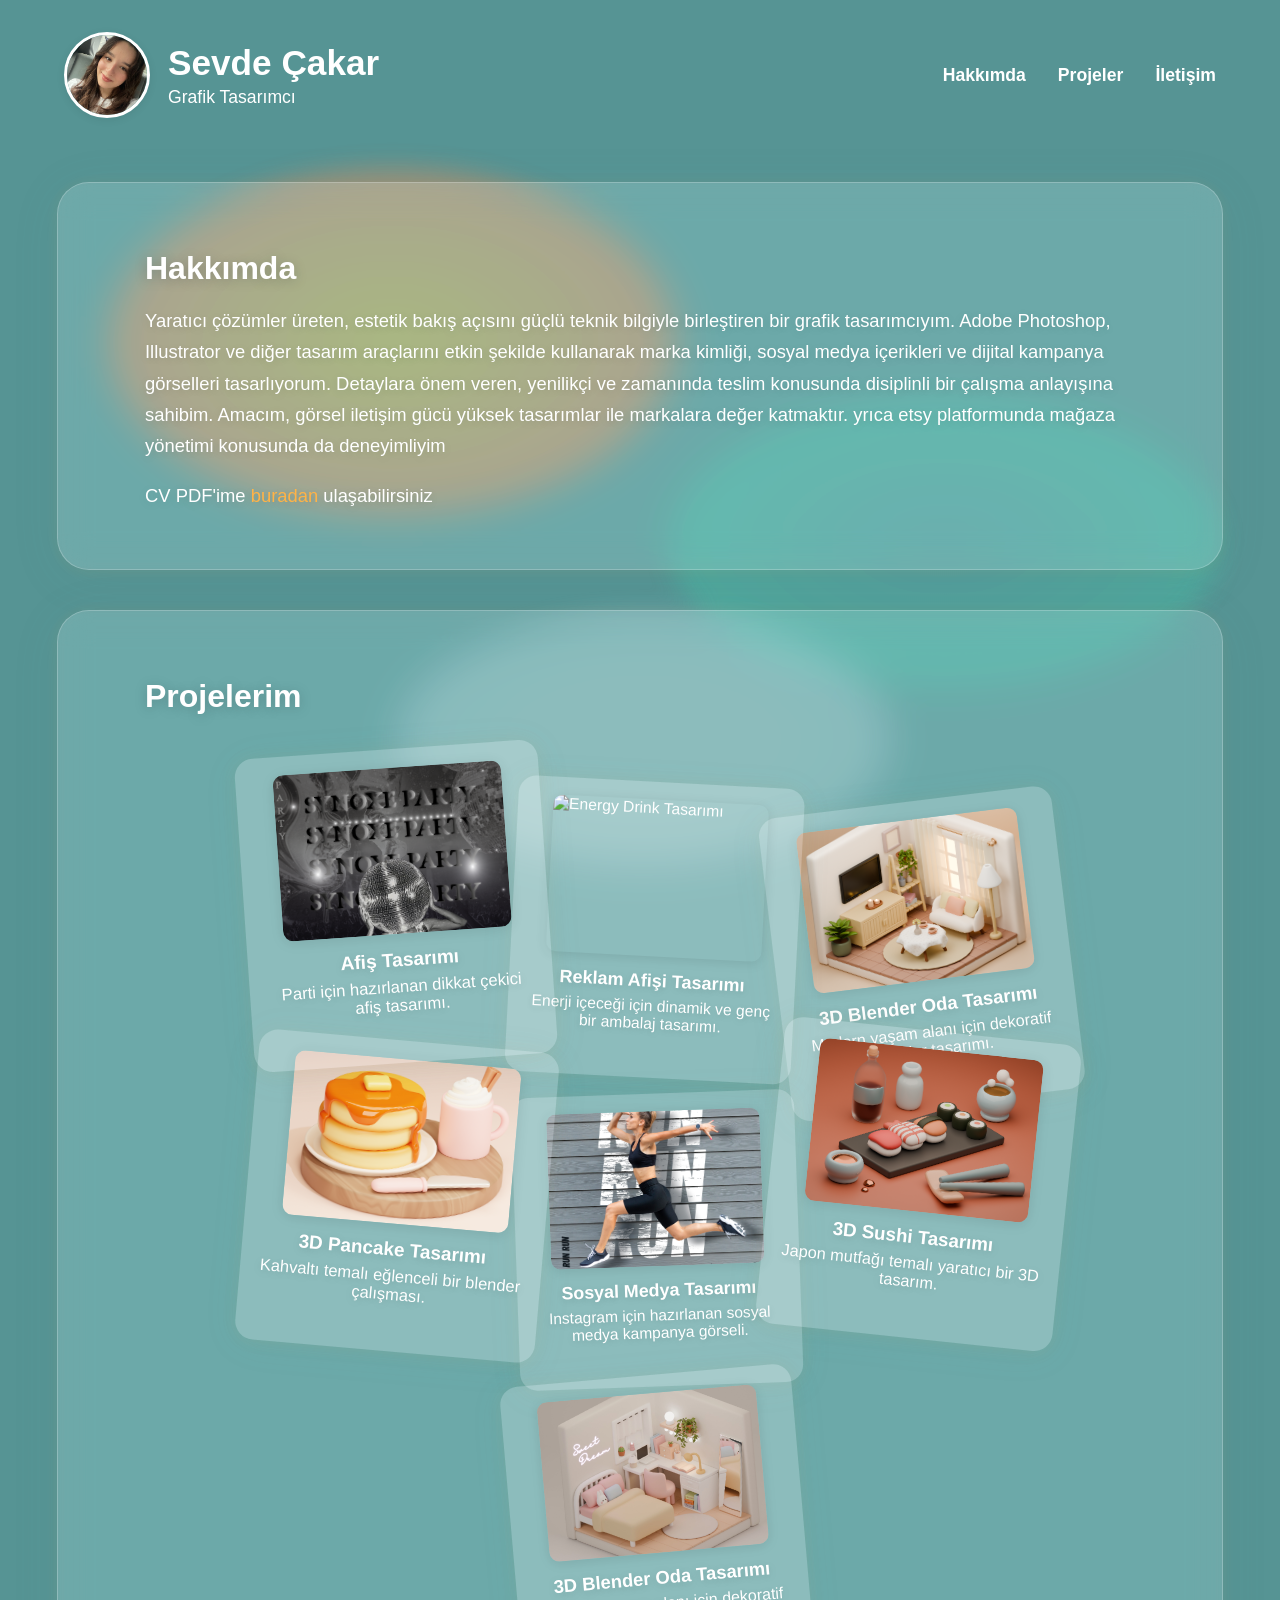
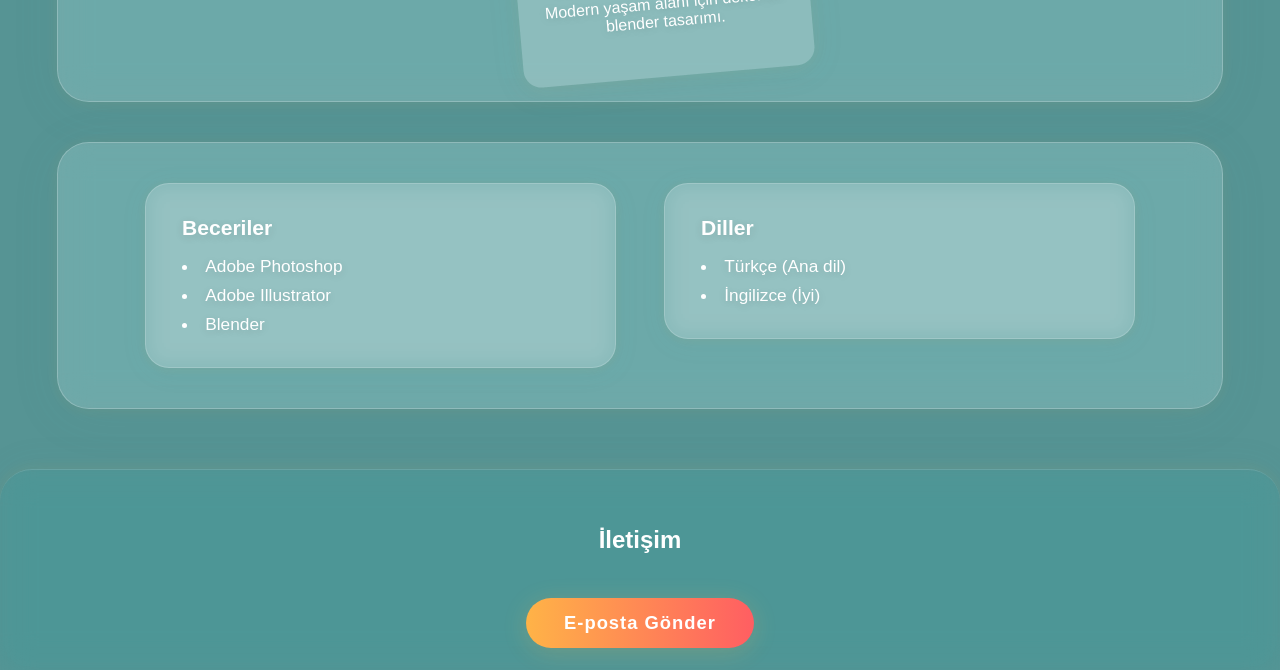
==== index.html @ 1f979fb2 "s" ====
<!DOCTYPE html>
<html lang="en">
<head>
    <meta charset="UTF-8">
    <meta name="viewport" content="width=device-width, initial-scale=1.0">
    <title>My Portfolio</title>
    <link rel="stylesheet" href="css/style.css">
    <link rel="stylesheet" href="css/animations.css">
    <link rel="stylesheet" href="css/responsive.css">
</head>
<body>
    <canvas id="bg-anim" class="bg-anim"></canvas>
        <div class="blobs-bg">
            <svg id="blobs-svg" viewBox="0 0 1000 1000" width="100%" height="100%" preserveAspectRatio="none">
                <defs>
                    <radialGradient id="blobGrad1" cx="50%" cy="50%" r="80%">
                        <stop offset="0%" stop-color="#ffb347"/>
                        <stop offset="100%" stop-color="#ff5e62"/>
                    </radialGradient>
                    <radialGradient id="blobGrad2" cx="50%" cy="50%" r="80%">
                        <stop offset="0%" stop-color="#569494"/>
                        <stop offset="100%" stop-color="#43cea2"/>
                    </radialGradient>
                    <radialGradient id="blobGrad3" cx="50%" cy="50%" r="80%">
                        <stop offset="0%" stop-color="#fff"/>
                        <stop offset="100%" stop-color="#b0c4d4"/>
                    </radialGradient>
                </defs>
                <g>
                    <ellipse id="blob1" cx="300" cy="350" rx="220" ry="180" fill="url(#blobGrad1)" opacity="0.55"/>
                    <ellipse id="blob2" cx="700" cy="600" rx="200" ry="160" fill="url(#blobGrad2)" opacity="0.45"/>
                    <ellipse id="blob3" cx="500" cy="800" rx="180" ry="140" fill="url(#blobGrad3)" opacity="0.32"/>
                </g>
            </svg>
        </div>
    <header class="main-header">
        <div class="container header-flex">
            <div class="profile-info">
                <img src="assets/images/profie.jpg" alt="Sevde Çakar" class="profile-pic">
                <div>
                    <h1>Sevde Çakar</h1>
                    <p>Grafik Tasarımcı</p>
                </div>
            </div>
            <nav>
                <ul class="nav-links">
                    <li><a href="#about">Hakkımda</a></li>
                    <li><a href="#projects">Projeler</a></li>
                    <li><a href="#contact">İletişim</a></li>
                </ul>
            </nav>
        </div>
    </header>

    <section id="about" class="about-section">
        <div class="container">
            <h2>Hakkımda</h2>
            <p>Yaratıcı çözümler üreten, estetik bakış açısını güçlü teknik bilgiyle birleştiren bir grafik tasarımcıyım. Adobe Photoshop, Illustrator ve diğer tasarım araçlarını etkin şekilde kullanarak marka kimliği, sosyal medya içerikleri ve dijital kampanya görselleri tasarlıyorum. Detaylara önem veren, yenilikçi ve zamanında teslim konusunda disiplinli bir çalışma anlayışına sahibim. Amacım, görsel iletişim gücü yüksek tasarımlar ile markalara değer katmaktır. yrıca etsy platformunda mağaza yönetimi konusunda da deneyimliyim
            </p>
            <p>CV PDF'ime <a class="cv" href="bitenler/Sevde_Çakar_-_Grafik_Tasarım (3).pdf">buradan</a> ulaşabilirsiniz</p>
        </div>
    </section>

    <section id="projects" class="projects-section">
        <div class="container">
            <h2>Projelerim</h2>
            <div class="projects-grid">
                <div class="project-card" data-title="Afiş Tasarımı" data-img="bitenler/afiş png.png" data-desc="Marka için hazırlanan dikkat çekici afiş tasarımı.">
                    <img src="bitenler/afiş png.png" alt="Afiş Tasarımı">
                    <h3>Afiş Tasarımı</h3>
                    <p>Parti için hazırlanan dikkat çekici afiş tasarımı.</p>
                </div>
                <div class="project-card" data-title="Reklam Afişi Tasarımı" data-img="bitenler/energy drink.png" data-desc="Enerji içeceği için dinamik ve genç bir ambalaj tasarımı.">
                    <img src="bitenler/energy drink.png" alt="Energy Drink Tasarımı">
                    <h3>Reklam Afişi Tasarımı</h3>
                    <p>Enerji içeceği için dinamik ve genç bir ambalaj tasarımı.</p>
                </div>
                <div class="project-card" data-title="3D Blender Oda Tasarımı" data-img="bitenler/living room Untitled.png" data-desc="Modern yaşam alanı için dekoratif blender tasarımı.">
                    <img src="bitenler/living room Untitled.png" alt="Living Room Poster">
                    <h3>3D Blender Oda Tasarımı</h3>
                    <p>Modern yaşam alanı için dekoratif blender tasarımı.</p>
                </div>
                <div class="project-card" data-title="3D Pancake Tasarımı" data-img="bitenler/pancakeUntitled.png" data-desc="Kahvaltı temalı eğlenceli bir blender çalışması.">
                    <img src="bitenler/pancakeUntitled.png" alt="Pancake Tasarımı">
                    <h3>3D Pancake Tasarımı</h3>
                    <p>Kahvaltı temalı eğlenceli bir blender çalışması.</p>
                </div>
                <div class="project-card" data-title="Sosyal Medya Tasarımı" data-img="bitenler/Sosyalmedya.jpg" data-desc="Instagram için hazırlanan sosyal medya kampanya görseli.">
                    <img src="bitenler/Sosyalmedya.jpg" alt="Sosyal Medya Görseli">
                    <h3>Sosyal Medya Tasarımı</h3>
                    <p>Instagram için hazırlanan sosyal medya kampanya görseli.</p>
                </div>
                <div class="project-card" data-title="3D Sushi Tasarımı" data-img="bitenler/sushi Untitled.png" data-desc="Japon mutfağı temalı yaratıcı bir 3D tasarım.">
                    <img src="bitenler/sushi Untitled.png" alt="Sushi Tasarımı">
                    <h3>3D Sushi Tasarımı</h3>
                    <p>Japon mutfağı temalı yaratıcı bir 3D tasarım.</p>
                </div>
                <div class="project-card" data-title="3D Blender Oda Tasarımı" data-img="bitenler/Untitled.jpg" data-desc="Modern yaşam alanı için dekoratif blender tasarımı.">
                    <img src="bitenler/Untitled.jpg" alt="Genel Tasarım">
                    <h3>3D Blender Oda Tasarımı</h3>
                    <p>Modern yaşam alanı için dekoratif blender tasarımı.</p>
                </div>
            </div>
        </div>
    </section>

    <section id="skills-langs" class="skills-langs-section">
        <div class="container">
            <div class="skills-langs-flex">
                <div class="skills-box section-box">
                    <h2>Beceriler</h2>
                    <ul>
                        <li>Adobe Photoshop</li>
                        <li>Adobe Illustrator</li>
                        <li>Blender</li>
                    </ul>
                </div>
                <div class="langs-box section-box">
                    <h2>Diller</h2>
                    <ul>
                        <li>Türkçe (Ana dil)</li>
                        <li>İngilizce (İyi)</li>
                    </ul>
                </div>
            </div>
        </div>


        </div>
    </section>

    <!-- Modal for project details (her zaman body'nin en dışında) -->
</body>
<div id="project-modal" class="project-modal">
  <div class="modal-content">
    <span class="close-modal">&times;</span>
    <img id="modal-img" src="" alt="">
    <h3 id="modal-title"></h3>
    <p id="modal-desc"></p>
  </div>
</div>
<script src="js/main.js"></script>
</html>



    <footer id="contact">
        <div class="container">
            <h2>İletişim</h2>
            <a href="mailto:sevdecakar06@gmail.com" class="email-btn">E-posta Gönder</a>
        </div>
    </footer>

    <script src="js/main.js"></script>
</body>
</html>
---- css/style.css ----
/* Ana içerikte beceriler ve diller section'ı */
.skills-langs-section {
    background: rgba(255,255,255,0.18);
    border-radius: 32px;
    box-shadow: 0 8px 48px 0 rgba(86,148,148,0.10), 0 1.5px 16px 0 rgba(255,183,77,0.08);
    margin: 40px auto;
    max-width: 1100px;
    padding: 40px 32px;
    backdrop-filter: blur(16px) saturate(1.2);
    -webkit-backdrop-filter: blur(16px) saturate(1.2);
    border: 1.5px solid rgba(255,255,255,0.22);
}
.skills-langs-flex {
    display: flex;
    gap: 48px;
    justify-content: center;
    align-items: flex-start;
    flex-wrap: wrap;
}
.section-box {
    background: rgba(255,255,255,0.13);
    border-radius: 24px;
    box-shadow: 0 4px 24px 0 rgba(86,148,148,0.10), 0 1.5px 12px 0 rgba(255,183,77,0.08);
    backdrop-filter: blur(12px) saturate(1.2);
    -webkit-backdrop-filter: blur(12px) saturate(1.2);
    border: 1.5px solid rgba(255,255,255,0.18);
    padding: 32px 36px 24px 36px;
    min-width: 240px;
    color: #fff;
    text-align: left;
    font-size: 1.08em;
    flex: 1 1 320px;
    margin-bottom: 0;
}
.section-box h2 {
    margin-top: 0;
    margin-bottom: 16px;
    font-size: 1.22em;
    color: #fff;
    font-weight: 700;
    text-shadow: 0 2px 8px #232e3320;
}
.section-box ul {
    list-style: disc inside;
    margin: 0;
    padding-left: 0;
}
.section-box li {
    margin-bottom: 8px;
    color: #fff;
    text-shadow: 0 2px 8px #232e3320;
}
@media (max-width: 900px) {
    .skills-langs-flex {
        flex-direction: column;
        gap: 24px;
    }
}
/* Sağdaki beceriler ve diller kutuları */
.side-boxes {
    position: fixed;
    top: 120px;
    right: 32px;
    display: flex;
    flex-direction: column;
    gap: 32px;
    z-index: 10;
}
.side-section {
    background: rgba(255,255,255,0.18);
    border-radius: 24px;
    box-shadow: 0 4px 24px 0 rgba(86,148,148,0.10), 0 1.5px 12px 0 rgba(255,183,77,0.08);
    backdrop-filter: blur(16px) saturate(1.2);
    -webkit-backdrop-filter: blur(16px) saturate(1.2);
    border: 1.5px solid rgba(255,255,255,0.22);
    padding: 28px 32px 22px 32px;
    min-width: 220px;
    color: #fff;
    text-align: left;
    font-size: 1.08em;
}
.side-section h3 {
    margin-top: 0;
    margin-bottom: 14px;
    font-size: 1.18em;
    color: #fff;
    font-weight: 700;
    text-shadow: 0 2px 8px #232e3320;
}
.side-section ul {
    list-style: disc inside;
    margin: 0;
    padding-left: 0;
}
.side-section li {
    margin-bottom: 7px;
    color: #fff;
    text-shadow: 0 2px 8px #232e3320;
}
@media (max-width: 1100px) {
    .side-boxes {
        display: none;
    }
}
/* E-posta butonu */
.email-btn {
    display: inline-block;
    margin: 24px auto 0 auto;
    padding: 14px 38px;
    background: linear-gradient(90deg, #ffb347 0%, #ff5e62 100%);
    color: #fff;
    font-size: 1.15em;
    font-weight: 600;
    border: none;
    border-radius: 32px;
    box-shadow: 0 4px 24px #ffb34733;
    text-decoration: none;
    letter-spacing: 1px;
    transition: background 0.2s, transform 0.18s, box-shadow 0.18s;
    cursor: pointer;
}
.email-btn:hover {
    background: linear-gradient(90deg, #ff5e62 0%, #ffb347 100%);
    transform: scale(1.06) translateY(-2px);
    box-shadow: 0 8px 32px #ffb34755;
}
/* Modal styles */
/* Modern project modal */
.project-modal {
    display: none;
    position: fixed;
    z-index: 1000;
    left: 0;
    top: 0;
    width: 100vw;
    height: 100vh;
    background: rgba(30, 36, 40, 0.92);
    justify-content: center;
    align-items: center;
    transition: opacity 0.2s;
    backdrop-filter: blur(8px) saturate(1.2);
}
.project-modal.active {
    display: flex;
    animation: fadeIn 0.2s;
}
.modal-content {
    background: rgba(40, 50, 60, 0.98);
    border-radius: 32px;
    padding: 38px 32px 32px 32px;
    box-shadow: 0 12px 48px 0 rgba(86,148,148,0.18), 0 1.5px 16px 0 rgba(255,183,77,0.12);
    max-width: 480px;
    width: 92vw;
    text-align: center;
    position: relative;
    animation: popIn 0.25s;
    color: #fff;
    display: flex;
    flex-direction: column;
    align-items: center;
    border: 1.5px solid rgba(255,255,255,0.13);
}
.modal-content img {
    width: 100%;
    max-width: 340px;
    height: auto;
    border-radius: 18px;
    margin-bottom: 22px;
    box-shadow: 0 4px 24px rgba(255,183,77,0.10), 0 2px 12px rgba(0,0,0,0.13);
    background: #232e33;
    object-fit: contain;
}
.modal-content h3 {
    color: #fff;
    font-size: 1.3em;
    margin-bottom: 10px;
    font-weight: 700;
    text-shadow: 0 2px 8px #232e3320;
}
.modal-content p {
    color: #fff;
    font-size: 1.08em;
    margin-bottom: 0;
    text-shadow: 0 2px 8px #232e3320;
}
.close-modal {
    position: absolute;
    top: 18px;
    right: 28px;
    font-size: 2.2em;
    color: #ffb347;
    cursor: pointer;
    font-weight: bold;
    transition: color 0.2s, transform 0.18s;
    z-index: 2;
}
.close-modal:hover {
    color: #fff;
    transform: scale(1.18) rotate(8deg);
}
@keyframes fadeIn {
    from { opacity: 0; }
    to { opacity: 1; }
}
@keyframes popIn {
    0% { transform: scale(0.8); opacity: 0; }
    100% { transform: scale(1); opacity: 1; }
}
body {
    font-family: 'Segoe UI', Arial, sans-serif;
    margin: 0;
    padding: 0;
    background: #569494;
    color: #fff;
    position: relative;
    min-height: 100vh;
    overflow-x: hidden;
}

.bg-anim {
    position: fixed;
    top: 0;
    left: 0;
        width: 100vw;
        height: 100vh;
        z-index: 0;
        pointer-events: none;
        overflow: hidden;
        filter: blur(12px) brightness(1.12) saturate(1.2);
        opacity: 0.7;
        transition: opacity 0.3s;
    .blobs-bg::after {
        content: '';
        position: absolute;
        left: 60vw;
        top: 20vh;
        width: 320px;
        height: 320px;
        background: radial-gradient(circle at 50% 50%, #fffbe6 0%, #ffb34733 60%, transparent 100%);
        opacity: 0.7;
        filter: blur(40px) brightness(1.5);
        pointer-events: none;
        animation: lightmove 6s ease-in-out infinite alternate;
        z-index: 1;
    }

    @keyframes lightmove {
        0% { left: 60vw; top: 20vh; opacity: 0.7; }
        100% { left: 30vw; top: 60vh; opacity: 1; }
    }

    .blobs-bg svg ellipse {
        filter: drop-shadow(0 0 60px #fffbe6cc) drop-shadow(0 0 40px #ffb34799);
        transition: filter 0.3s;
    }

    .project-card {
        background: #f8fafc;
        border-radius: 12px;
        box-shadow: 0 2px 12px rgba(0,0,0,0.06);
        padding: 18px 16px 24px 16px;
        display: flex;
        flex-direction: column;
        align-items: center;
        transition: transform 0.18s, box-shadow 0.18s;
        cursor: pointer;
    }
    .project-card:hover {
        transform: translateY(-10px) scale(1.06) rotate(-1deg);
        box-shadow: 0 8px 32px rgba(0,0,0,0.13), 0 0 32px 8px #ffb34755;
        filter: brightness(1.08) saturate(1.2);
    }

    /* Scroll reveal animation */
    .reveal {
        opacity: 0;
        transform: translateY(40px) scale(0.98);
        transition: opacity 0.7s cubic-bezier(.4,1.4,.6,1), transform 0.7s cubic-bezier(.4,1.4,.6,1);
    }
    .reveal.visible {
        opacity: 1;
        transform: none;
    }
    width: 100vw;
    height: 100vh;
    z-index: 0;
    pointer-events: none;
    opacity: 0.18;
}
.blobs-bg {
    position: fixed;
    top: 0;
    left: 0;
    width: 100vw;
    height: 100vh;
    z-index: 0;
    pointer-events: none;
    overflow: hidden;
    filter: blur(12px) brightness(1.12) saturate(1.2);
    opacity: 0.7;
    transition: opacity 0.3s;
}

main, header, section, footer, .container {
    position: relative;
    z-index: 1;
}

.main-header {
    background: #569494;
    color: #fff;
    padding: 0;
    /*box-shadow: 0 2px 8px rgba(0,0,0,0.04);*/
}
.header-flex {
    display: flex;
    align-items: center;
    justify-content: space-between;
    max-width: 1100px;
    margin: 0 auto;
    padding: 32px 24px 24px 24px;
}
.profile-info {
    display: flex;
    align-items: center;
    gap: 18px;
}
.profile-pic {
    width: 80px;
    height: 80px;
    border-radius: 50%;
    object-fit: cover;
    border: 3px solid #fff;
    box-shadow: 0 2px 8px rgba(0,0,0,0.08);
}
.profile-info h1 {
    margin: 0 0 4px 0;
    font-size: 2.2em;
    font-weight: 700;
}
.profile-info p {
    margin: 0;
    font-size: 1.1em;
    color: #ffffff;
}
.nav-links {
    display: flex;
    gap: 32px;
    list-style: none;
    margin: 0;
    padding: 0;
}
.nav-links a {
    color: #fff;
    text-decoration: none;
    font-weight: 600;
    font-size: 1.1em;
    transition: color 0.2s;
}
.nav-links a:hover {
    color: #ffb347;
}

.about-section, .projects-section {
    background: rgba(255,255,255,0.18);
    border-radius: 32px;
    box-shadow: 0 8px 48px 0 rgba(86,148,148,0.10), 0 1.5px 16px 0 rgba(255,183,77,0.08);
    margin: 40px auto;
    max-width: 1100px;
    padding: 40px 32px;
    backdrop-filter: blur(16px) saturate(1.2);
    -webkit-backdrop-filter: blur(16px) saturate(1.2);
    border: 1.5px solid rgba(255,255,255,0.22);
}
.about-section h2, .projects-section h2 {
    color: #fff;
    font-size: 2em;
    margin-bottom: 18px;
    text-shadow: 0 2px 12px #232e3340;
}
.about-section p {
    font-size: 1.15em;
    color: #fff;
    line-height: 1.7;
    text-shadow: 0 2px 8px #232e3320;
}

.projects-grid {
    display: flex;
    flex-wrap: wrap;
    gap: 0;
    margin-top: 40px;
    justify-content: center;
    position: relative;
}
.project-card {
    background: rgba(255,255,255,0.22);
    border-radius: 18px;
    box-shadow: 0 4px 32px 0 rgba(86,148,148,0.10), 0 1.5px 16px 0 rgba(255,183,77,0.08);
    padding: 18px 16px 24px 16px;
    display: flex;
    flex-direction: column;
    align-items: center;
    transition: transform 0.28s cubic-bezier(.4,1.4,.6,1), box-shadow 0.18s, filter 0.18s;
    cursor: pointer;
    margin: 0 -32px 0 0;
    min-width: 240px;
    max-width: 260px;
    min-height: 260px;
    position: relative;
    z-index: 1;
}
.project-card:nth-child(1) { transform: rotate(-4deg) translateY(0px) scale(1.04); z-index: 3; }
.project-card:nth-child(2) { transform: rotate(3deg) translateY(24px) scale(0.98); z-index: 2; }
.project-card:nth-child(3) { transform: rotate(-7deg) translateY(48px) scale(1.01); z-index: 1; }
.project-card:nth-child(4) { transform: rotate(5deg) translateY(-12px) scale(1.03); z-index: 2; }
.project-card:nth-child(5) { transform: rotate(-2deg) translateY(32px) scale(0.97); z-index: 1; }
.project-card:nth-child(6) { transform: rotate(6deg) translateY(-24px) scale(1.02); z-index: 2; }
.project-card:nth-child(7) { transform: rotate(-5deg) translateY(16px) scale(1.00); z-index: 1; }
.project-card:hover {
    transform: scale(1.09) rotate(-1deg) !important;
    box-shadow: 0 8px 32px rgba(0,0,0,0.13), 0 0 32px 8px #ffb34755;
    filter: brightness(1.08) saturate(1.2);
    z-index: 10;
}
.project-card img {
    width: 100%;
    max-width: 220px;
    height: 160px;
    object-fit: cover;
    border-radius: 10px;
    margin-bottom: 14px;
    box-shadow: 0 2px 12px rgba(0,0,0,0.10);
}
.project-card h3 {
    margin: 0 0 6px 0;
    font-size: 1.15em;
    color: #fff;
    font-weight: 700;
    text-shadow: 0 2px 8px #232e3320;
}
.project-card p {
    margin: 0;
    color: #fff;
    font-size: 1em;
    text-align: center;
    text-shadow: 0 2px 8px #232e3320;
}

footer {
    text-align: center;
    padding: 36px 0 22px 0;
    background: rgba(86,148,148,0.18);
    color: #fff;
    margin-top: 60px;
    border-radius: 32px 32px 0 0;
    box-shadow: 0 -4px 32px 0 rgba(86,148,148,0.10), 0 -1.5px 16px 0 rgba(255,183,77,0.08);
    backdrop-filter: blur(16px) saturate(1.2);
    -webkit-backdrop-filter: blur(16px) saturate(1.2);
    border-top: 1.5px solid rgba(255,255,255,0.13);
    width: 100vw;
    max-width: 100vw;
    position: relative;
    z-index: 2;
}
.social-icons {
    display: flex;
    justify-content: center;
    gap: 24px;
    list-style: none;
    padding: 0;
    margin: 18px 0 10px 0;
}
.social-icons img {
    width: 32px;
    height: 32px;
    filter: grayscale(0.2) brightness(0.95);
    transition: filter 0.2s;
}
.social-icons a:hover img {
    filter: grayscale(0) brightness(1.2) drop-shadow(0 0 6px #ffb347);
}
footer p {
    color: #fff;
    font-size: 1.08em;
    margin-top: 14px;
    text-shadow: 0 2px 8px #232e3320;
}

@media (max-width: 900px) {
    .header-flex, .about-section, .projects-section {
        flex-direction: column;
        padding: 24px 8px;
    }
    .header-flex {
        gap: 18px;
    }
}

@media (max-width: 600px) {
    .main-header {
        padding: 0;
    }
    .header-flex {
        flex-direction: column;
        align-items: flex-start;
        padding: 18px 4px 12px 4px;
    }
    .about-section, .projects-section {
        padding: 16px 2px;
    }
    .projects-grid {
        gap: 16px;
    }
    .project-card img {
        max-width: 100%;
        height: 120px;
    }
}
.cv{
    color: #ffb347;
    text-decoration: none;
}
---- css/animations.css ----
@keyframes fadeIn {
    0% {
        opacity: 0;
    }
    100% {
        opacity: 1;
    }
}

@keyframes slideIn {
    0% {
        transform: translateY(20px);
        opacity: 0;
    }
    100% {
        transform: translateY(0);
        opacity: 1;
    }
}

.fade-in {
    animation: fadeIn 1s ease-in forwards;
}

.slide-in {
    animation: slideIn 0.5s ease-out forwards;
}

.bounce {
    animation: bounce 1s infinite;
}

@keyframes bounce {
    0%, 20%, 50%, 80%, 100% {
        transform: translateY(0);
    }
    40% {
        transform: translateY(-30px);
    }
    60% {
        transform: translateY(-15px);
    }
}
---- css/responsive.css ----
/* Responsive styles for the portfolio website */

body {
    margin: 0;
    padding: 0;
    font-family: Arial, sans-serif;
}

.container {
    width: 90%;
    max-width: 1200px;
    margin: 0 auto;
}

.header, .footer {
    text-align: center;
    padding: 20px;
}

.intro {
    padding: 40px 0;
}

.projects {
    display: flex;
    flex-wrap: wrap;
    justify-content: space-between;
}

.project {
    flex: 1 1 calc(33.333% - 20px);
    margin: 10px;
    box-shadow: 0 2px 5px rgba(0, 0, 0, 0.1);
    transition: transform 0.3s;
}

.project:hover {
    transform: scale(1.05);
}

@media (max-width: 768px) {
    .project {
        flex: 1 1 calc(50% - 20px);
    }
}

@media (max-width: 480px) {
    .project {
        flex: 1 1 100%;
    }
}
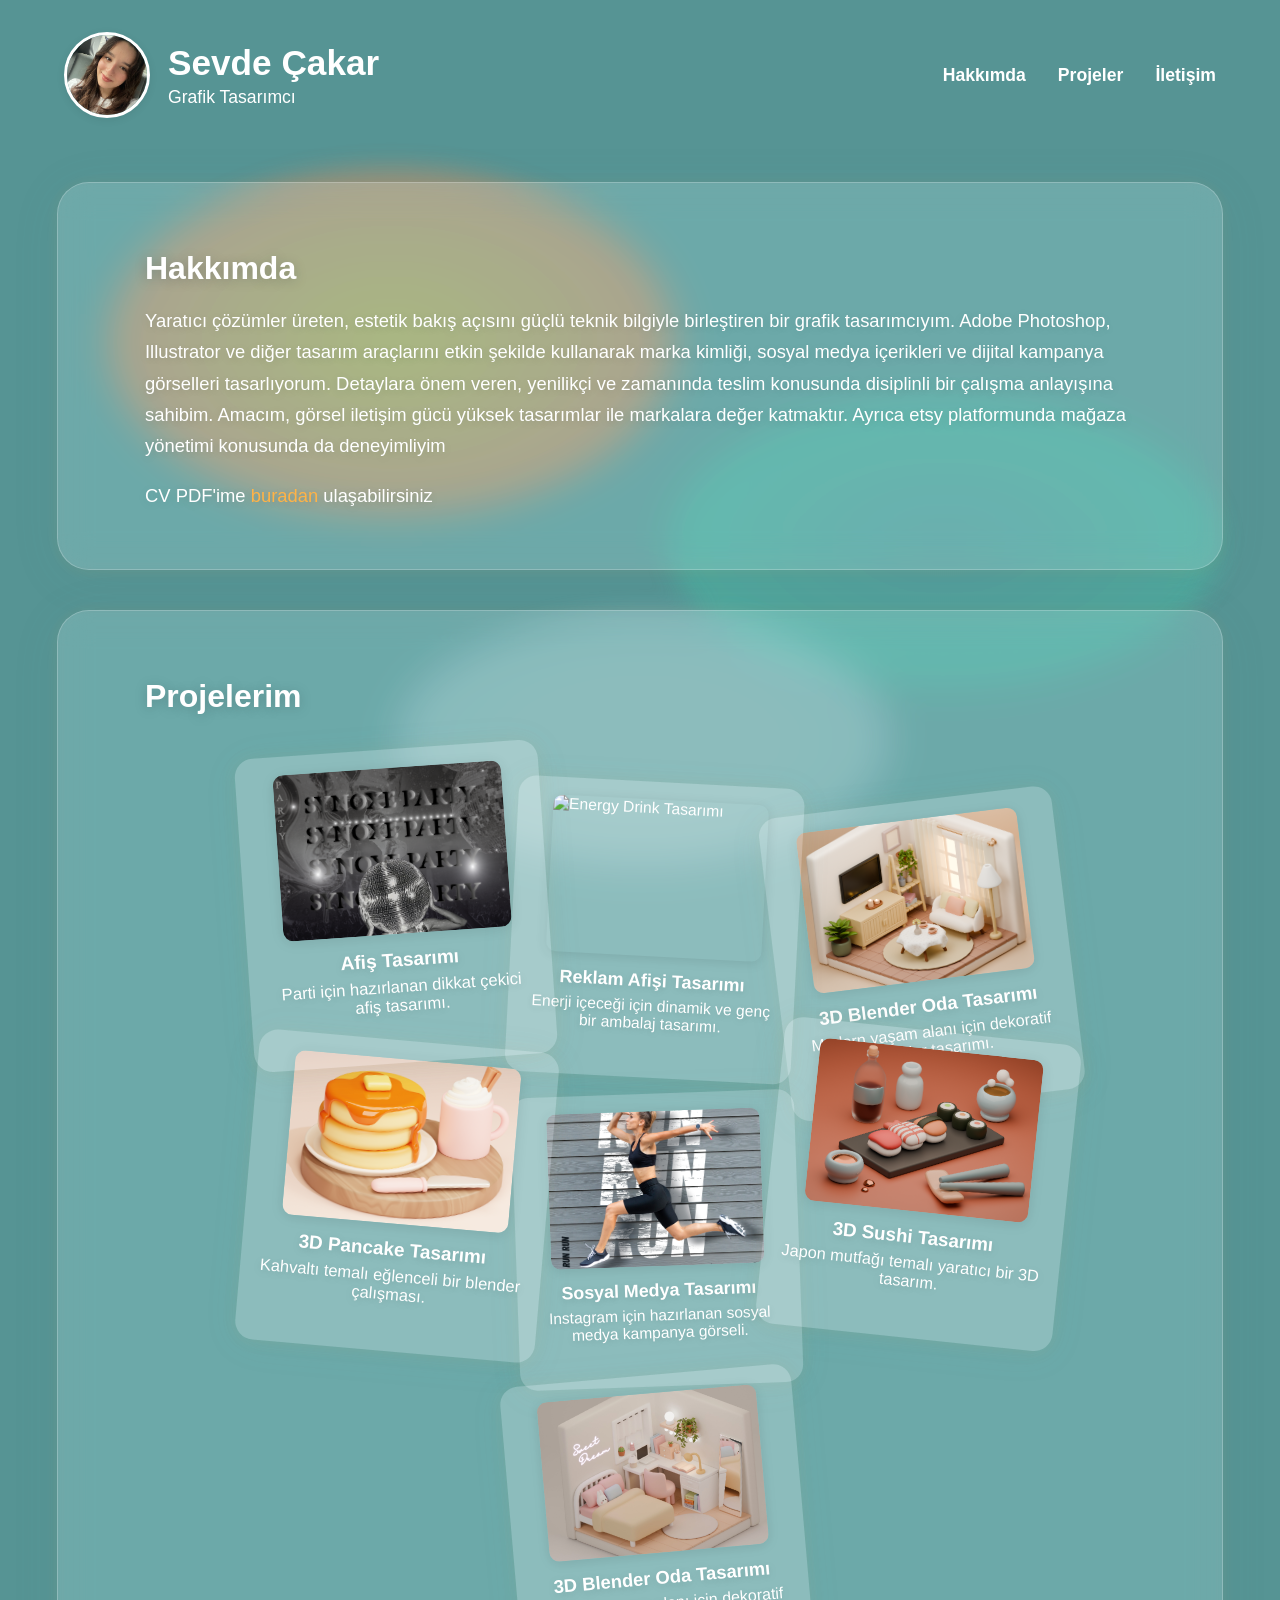
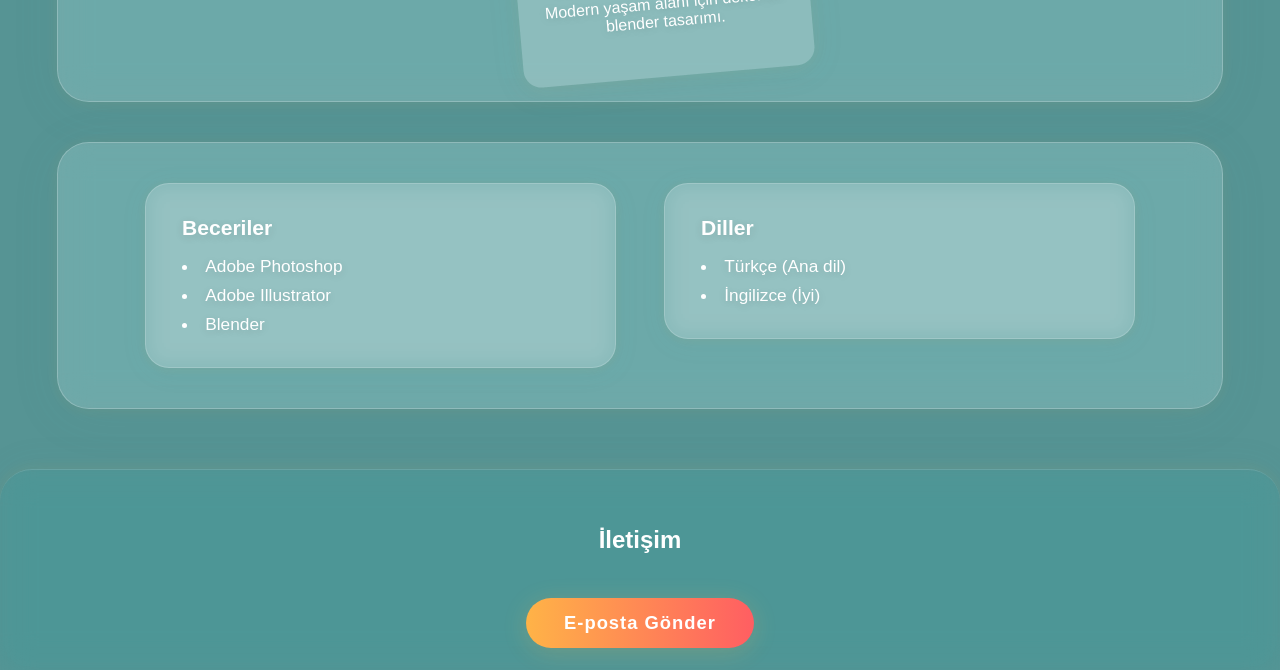
==== commit 8068a6d0: "as" ====
--- a/index.html
+++ b/index.html
@@ -55,9 +55,9 @@
     <section id="about" class="about-section">
         <div class="container">
             <h2>Hakkımda</h2>
-            <p>Yaratıcı çözümler üreten, estetik bakış açısını güçlü teknik bilgiyle birleştiren bir grafik tasarımcıyım. Adobe Photoshop, Illustrator ve diğer tasarım araçlarını etkin şekilde kullanarak marka kimliği, sosyal medya içerikleri ve dijital kampanya görselleri tasarlıyorum. Detaylara önem veren, yenilikçi ve zamanında teslim konusunda disiplinli bir çalışma anlayışına sahibim. Amacım, görsel iletişim gücü yüksek tasarımlar ile markalara değer katmaktır. yrıca etsy platformunda mağaza yönetimi konusunda da deneyimliyim
+            <p>Yaratıcı çözümler üreten, estetik bakış açısını güçlü teknik bilgiyle birleştiren bir grafik tasarımcıyım. Adobe Photoshop, Illustrator ve diğer tasarım araçlarını etkin şekilde kullanarak marka kimliği, sosyal medya içerikleri ve dijital kampanya görselleri tasarlıyorum. Detaylara önem veren, yenilikçi ve zamanında teslim konusunda disiplinli bir çalışma anlayışına sahibim. Amacım, görsel iletişim gücü yüksek tasarımlar ile markalara değer katmaktır. Ayrıca etsy platformunda mağaza yönetimi konusunda da deneyimliyim
             </p>
-            <p>CV PDF'ime <a class="cv" href="bitenler/Sevde_Çakar_-_Grafik_Tasarım (3).pdf">buradan</a> ulaşabilirsiniz</p>
+            <p>CV PDF'ime <a class="cv" href="bitenler/Sevde_Çakar_-_Grafik_Tasarım.pdf">buradan</a> ulaşabilirsiniz</p>
         </div>
     </section>
 
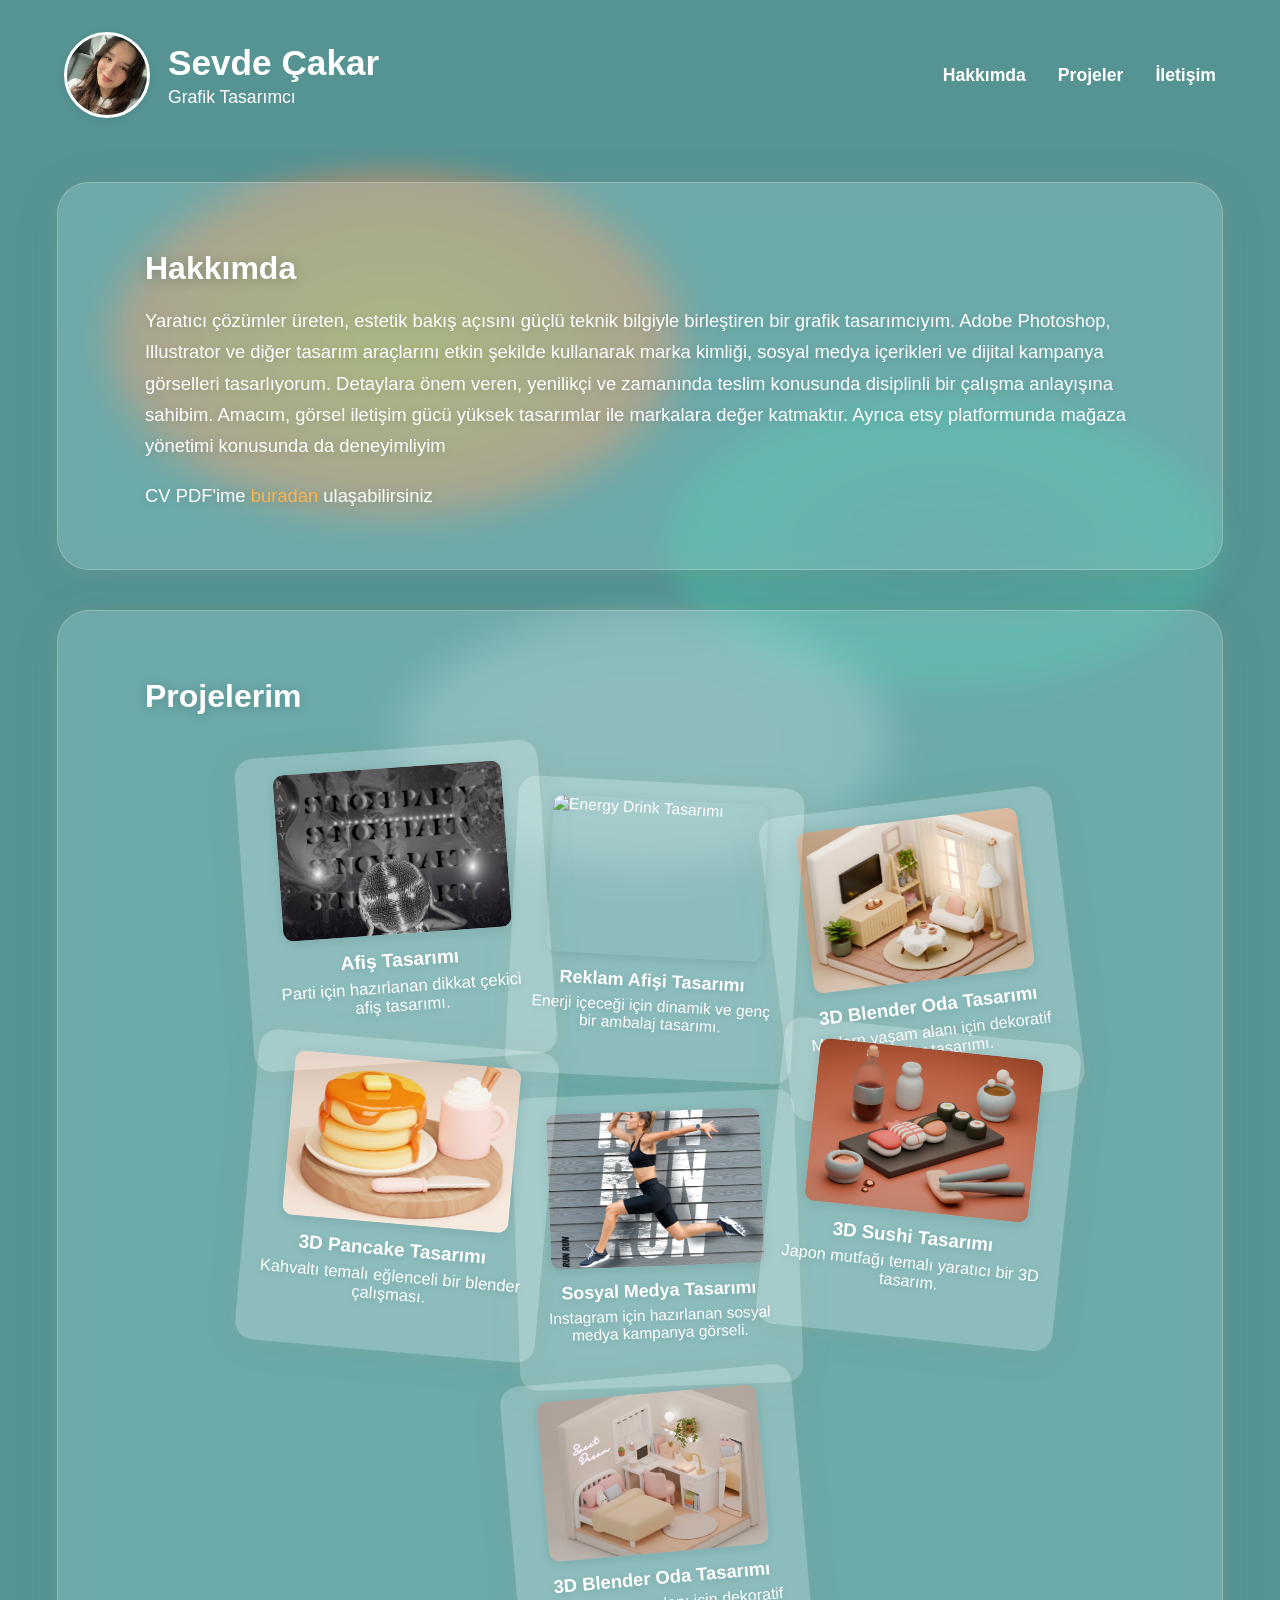
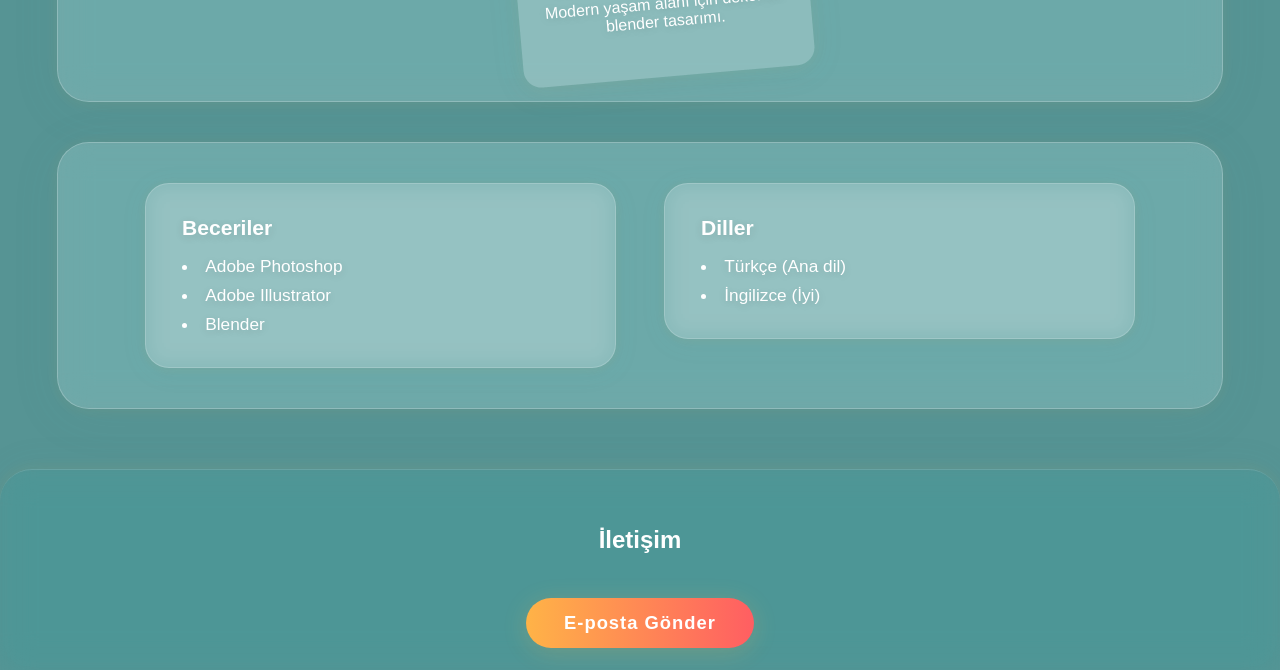
==== commit d21527bb: "asa" ====
--- a/index.html
+++ b/index.html
@@ -3,7 +3,7 @@
 <head>
     <meta charset="UTF-8">
     <meta name="viewport" content="width=device-width, initial-scale=1.0">
-    <title>My Portfolio</title>
+    <title>Sevde Çakar - Portfolyo</title>
     <link rel="stylesheet" href="css/style.css">
     <link rel="stylesheet" href="css/animations.css">
     <link rel="stylesheet" href="css/responsive.css">
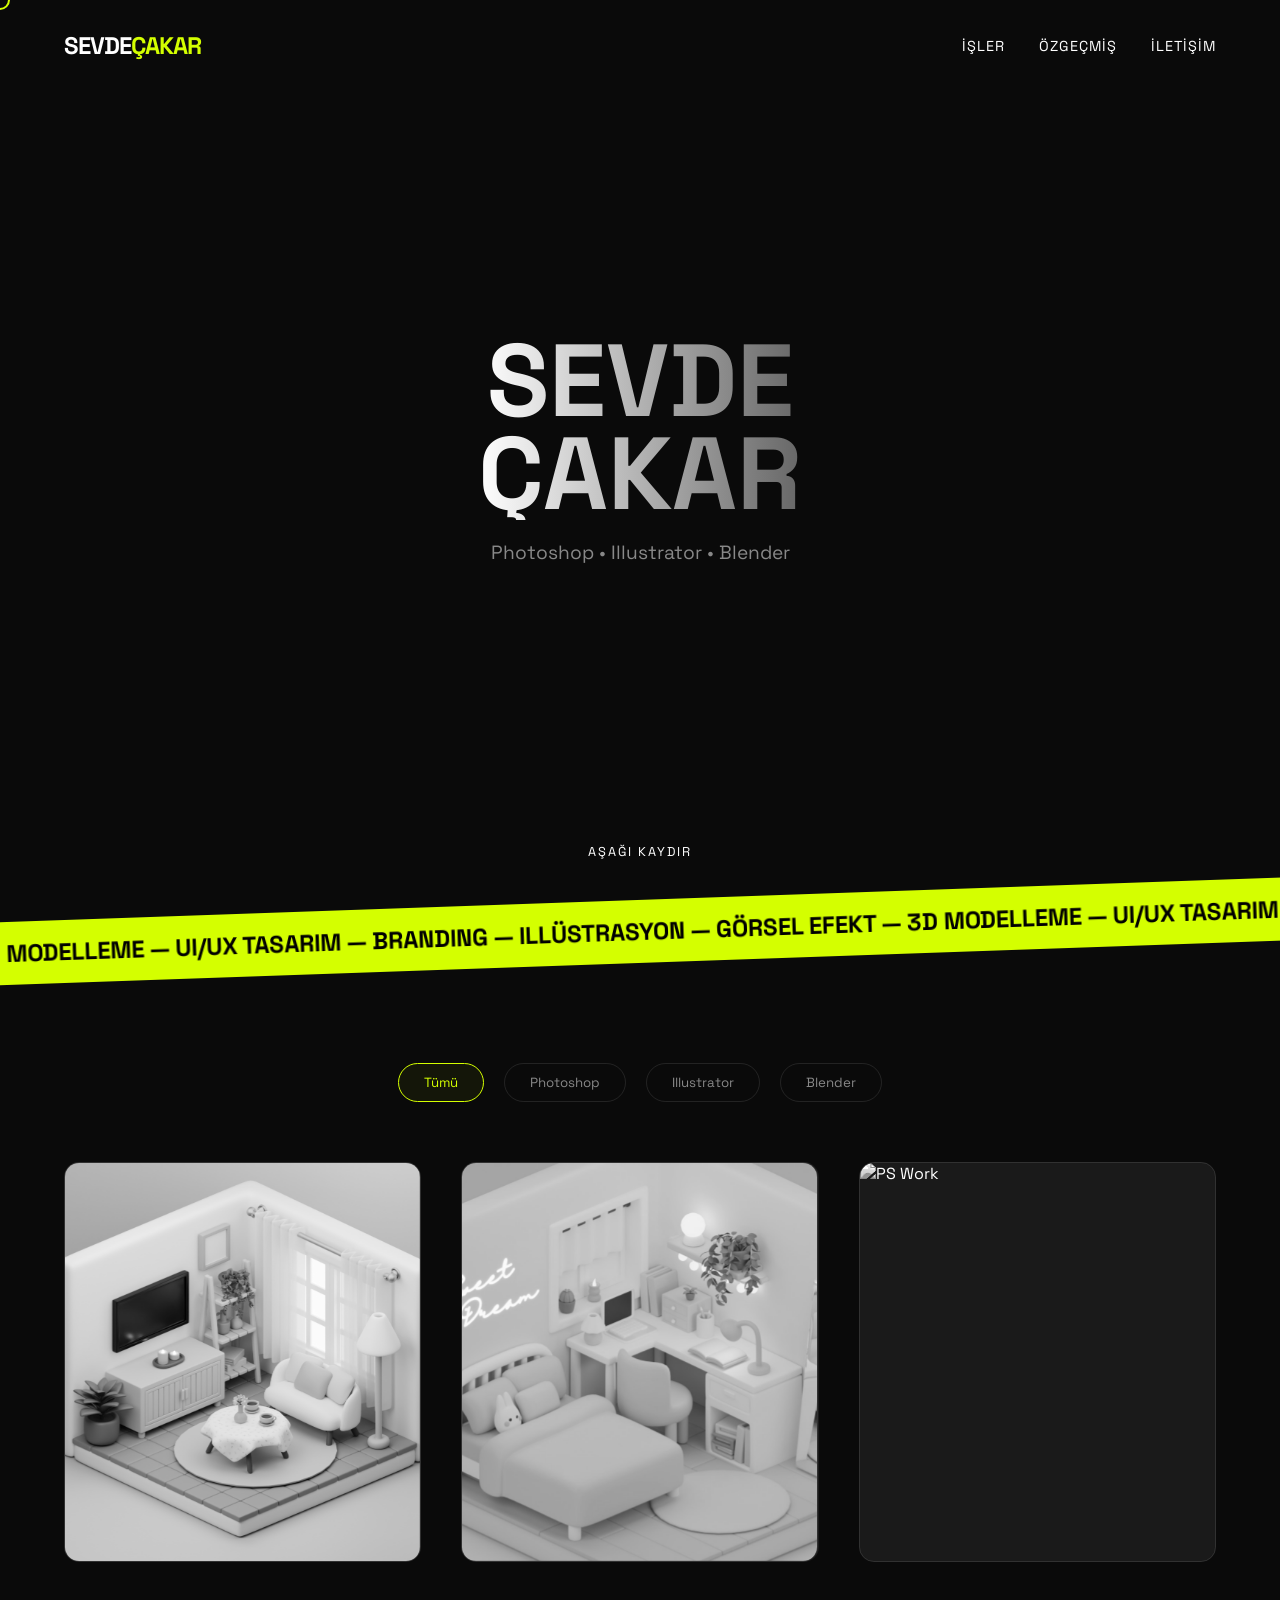
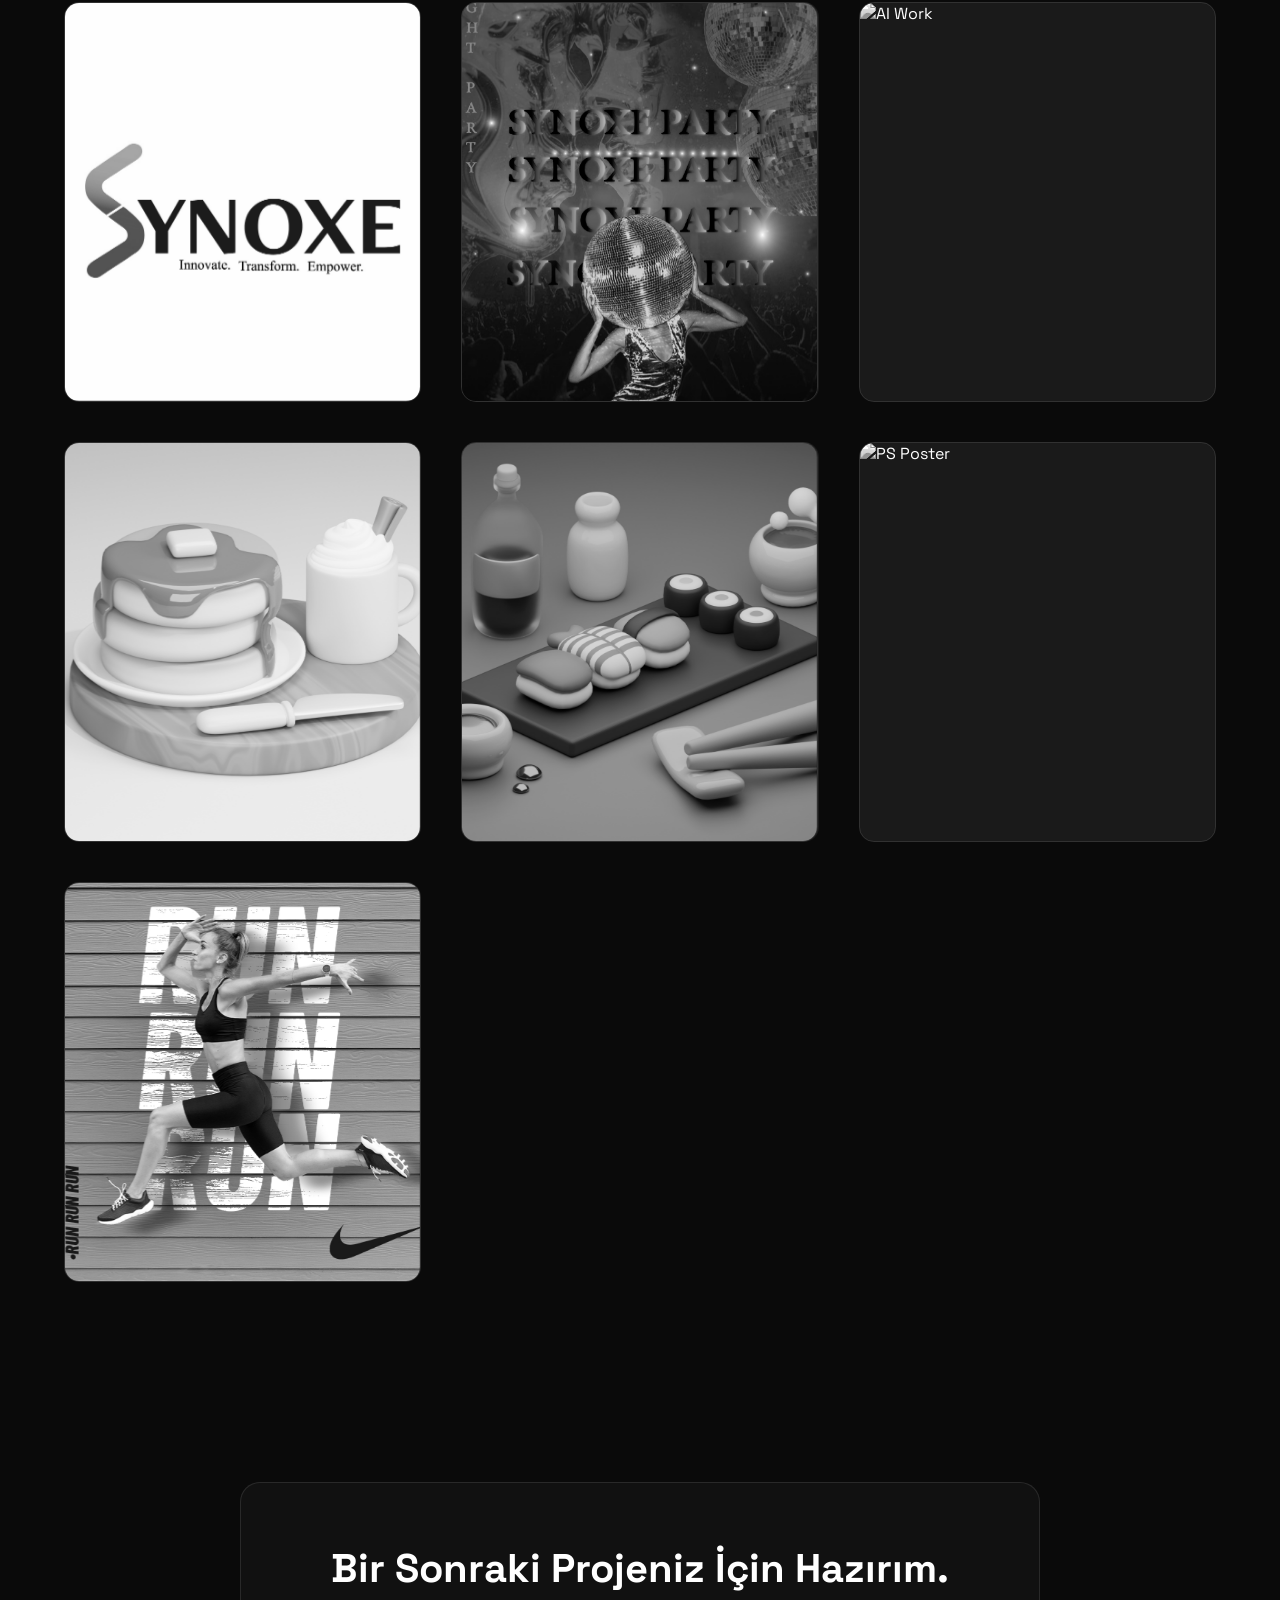
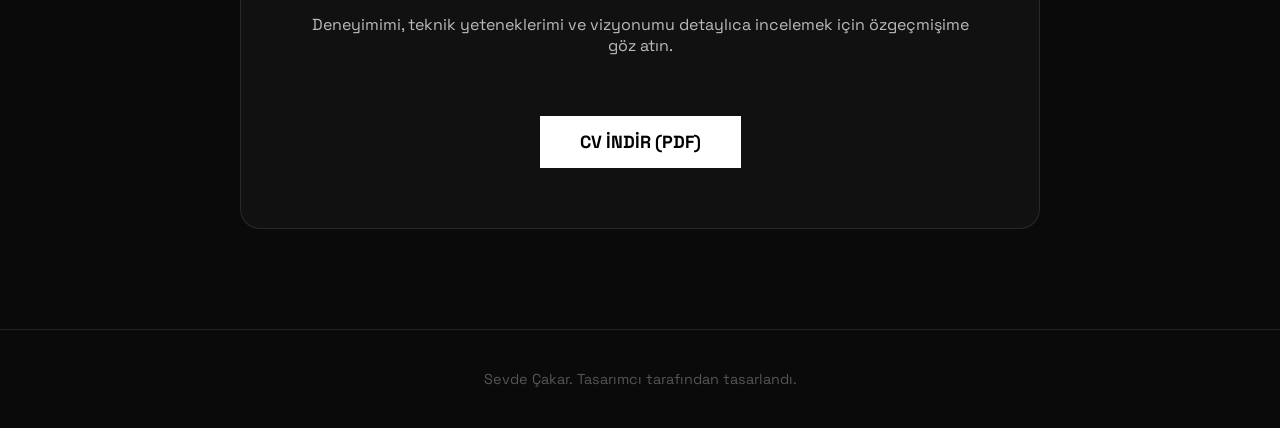
==== commit 24746199: "first commit" ====
--- a/index.html
+++ b/index.html
@@ -1,156 +1,625 @@
 <!DOCTYPE html>
-<html lang="en">
+<html lang="tr">
 <head>
     <meta charset="UTF-8">
     <meta name="viewport" content="width=device-width, initial-scale=1.0">
-    <title>Sevde Çakar - Portfolyo</title>
-    <link rel="stylesheet" href="css/style.css">
-    <link rel="stylesheet" href="css/animations.css">
-    <link rel="stylesheet" href="css/responsive.css">
+    <title>Yaratıcı Portfolyo | Tasarım & 3D</title>
+    <link rel="preconnect" href="https://fonts.googleapis.com">
+    <link href="https://fonts.googleapis.com/css2?family=Space+Grotesk:wght@300;500;700&display=swap" rel="stylesheet">
+    <style>
+        /* --- RESET & TEMEL --- */
+        :root {
+            --bg: #0a0a0a;
+            --text: #ffffff;
+            --accent: #d4ff00;
+            --ps-color: #31a8ff;
+            --ai-color: #ff9a00;
+            --blender-color: #ea7600;
+            --border: rgba(255, 255, 255, 0.1);
+        }
+
+        * {
+            margin: 0;
+            padding: 0;
+            box-sizing: border-box;
+            cursor: none;
+        }
+
+        body {
+            background-color: var(--bg);
+            color: var(--text);
+            font-family: 'Space Grotesk', sans-serif;
+            overflow-x: hidden;
+            /* Font yumuşatma ve performans */
+            -webkit-font-smoothing: antialiased;
+            -moz-osx-font-smoothing: grayscale;
+        }
+
+        a { text-decoration: none; color: inherit; }
+
+        /* --- OPTİMİZE EDİLMİŞ GPU TABANLI İMLEÇ --- */
+        .cursor {
+            width: 20px;
+            height: 20px;
+            border: 2px solid var(--accent);
+            border-radius: 50%;
+            position: fixed;
+            pointer-events: none;
+            z-index: 20000;
+            top: 0;
+            left: 0;
+            /* Merkezi ayarlamak için margin kullanıyoruz, transform'u JS yönetecek */
+            margin-top: -10px;
+            margin-left: -10px;
+            
+            /* Animasyonlar */
+            transition: width 0.2s, height 0.2s, background-color 0.2s, border-color 0.2s;
+            
+            /* PERFORMANS AYARLARI */
+            will-change: transform; /* Tarayıcıya bu değişecek diye haber ver */
+            transform: translateZ(0); /* GPU'yu tetikle */
+        }
+
+        .cursor.active {
+            width: 50px;
+            height: 50px;
+            margin-top: -25px; /* Boyut değişince merkezi koru */
+            margin-left: -25px;
+            background-color: rgba(212, 255, 0, 0.2);
+            border-color: transparent;
+        }
+
+        /* --- HEADER --- */
+        nav {
+            display: flex;
+            justify-content: space-between;
+            align-items: center;
+            padding: 30px 5%;
+            position: fixed;
+            width: 100%;
+            top: 0;
+            z-index: 100;
+            background: rgba(10, 10, 10, 0.9); /* Biraz daha opak */
+            will-change: transform;
+        }
+
+        .logo { font-size: 1.5rem; font-weight: 700; letter-spacing: -1px; }
+        .logo span { color: var(--accent); }
+
+        .nav-links a {
+            margin-left: 30px;
+            font-size: 0.9rem;
+            text-transform: uppercase;
+            letter-spacing: 1px;
+            position: relative;
+        }
+
+        .nav-links a::after {
+            content: '';
+            position: absolute;
+            bottom: -5px;
+            left: 0;
+            width: 0;
+            height: 1px;
+            background: var(--accent);
+            transition: 0.3s;
+        }
+        .nav-links a:hover::after { width: 100%; }
+
+        /* --- HERO BÖLÜMÜ --- */
+        .hero {
+            height: 100vh;
+            display: flex;
+            flex-direction: column;
+            justify-content: center;
+            align-items: center;
+            text-align: center;
+            position: relative;
+            transform: translateZ(0); /* Render katmanı oluştur */
+        }
+
+        .hero h1 {
+            font-size: 8vw;
+            line-height: 0.9;
+            text-transform: uppercase;
+            background: linear-gradient(to right, #fff, #666);
+            -webkit-background-clip: text;
+            -webkit-text-fill-color: transparent;
+            margin-bottom: 20px;
+            /* Animasyon tek seferlik olduğu için kasmayı etkilemez */
+            animation: textReveal 1s ease-out;
+        }
+
+        .hero p {
+            font-size: 1.2rem;
+            max-width: 500px;
+            color: #888;
+        }
+
+        .scroll-down {
+            position: absolute;
+            bottom: 40px;
+            font-size: 0.8rem;
+            text-transform: uppercase;
+            letter-spacing: 2px;
+            animation: bounce 2s infinite;
+        }
+
+        /* --- MARQUEE --- */
+        .marquee {
+            background: var(--accent);
+            color: #000;
+            padding: 15px 0;
+            overflow: hidden;
+            white-space: nowrap;
+            transform: rotate(-2deg) translateZ(0); /* GPU */
+            width: 105%;
+            margin-left: -2.5%;
+            border: 1px solid transparent; /* Anti-aliasing fix */
+        }
+
+        .marquee-content {
+            display: inline-block;
+            animation: marquee 20s linear infinite;
+            font-weight: 700;
+            font-size: 1.5rem;
+            text-transform: uppercase;
+            will-change: transform; /* Önemli: Kayan yazının kasmasını engeller */
+        }
+
+        /* --- PORTFOLYO GRID --- */
+        .portfolio {
+            padding: 100px 5%;
+        }
+
+        .filters {
+            display: flex;
+            justify-content: center;
+            gap: 20px;
+            margin-bottom: 60px;
+        }
+
+        .filter-btn {
+            background: transparent;
+            border: 1px solid var(--border);
+            color: #888;
+            padding: 10px 25px;
+            border-radius: 30px;
+            transition: 0.3s;
+            font-family: inherit;
+        }
+
+        .filter-btn.active, .filter-btn:hover {
+            border-color: var(--accent);
+            color: var(--accent);
+            background: rgba(212, 255, 0, 0.05);
+        }
+
+        .grid {
+            display: grid;
+            grid-template-columns: repeat(auto-fill, minmax(350px, 1fr));
+            gap: 40px;
+        }
+
+        .card {
+            background: #1a1a1a;
+            border-radius: 15px;
+            position: relative;
+            height: 400px;
+            /* 3D derinliğini kaldırdık, performansı artırır */
+        }
+
+        .card-inner {
+            width: 100%;
+            height: 100%;
+            position: relative;
+            border-radius: 15px;
+            overflow: hidden;
+            border: 1px solid var(--border);
+            transition: transform 0.3s ease, border-color 0.3s ease;
+            will-change: transform; /* Hover performansını artırır */
+            transform: translateZ(0);
+        }
+
+        .card:hover .card-inner {
+            transform: translateY(-5px);
+            border-color: var(--accent);
+        }
+
+        .card-img {
+            width: 100%;
+            height: 100%;
+            object-fit: cover;
+            filter: grayscale(100%);
+            transition: transform 0.5s ease, filter 0.5s ease;
+            will-change: transform, filter;
+        }
+
+        .card:hover .card-img { filter: grayscale(0%); transform: scale(1.05); }
+
+        .card-content {
+            position: absolute;
+            bottom: 0;
+            left: 0;
+            width: 100%;
+            padding: 30px;
+            background: linear-gradient(to top, rgba(0,0,0,0.9), transparent);
+            transform: translateY(20px);
+            opacity: 0;
+            transition: 0.3s ease;
+        }
+
+        .card:hover .card-content {
+            transform: translateY(0);
+            opacity: 1;
+        }
+
+        .tag {
+            font-size: 0.75rem;
+            padding: 5px 10px;
+            border-radius: 4px;
+            font-weight: bold;
+            color: #000;
+            display: inline-block;
+            margin-bottom: 10px;
+        }
+        .tag.ps { background: var(--ps-color); }
+        .tag.ai { background: var(--ai-color); }
+        .tag.blender { background: var(--blender-color); color: white; }
+
+        /* --- MODAL POPUP --- */
+        .modal {
+            display: none;
+            position: fixed;
+            z-index: 10000;
+            left: 0;
+            top: 0;
+            width: 100%;
+            height: 100%;
+            overflow: auto;
+            background-color: rgba(0,0,0,0.95);
+            justify-content: center;
+            align-items: center;
+            opacity: 0;
+            transition: opacity 0.3s ease;
+        }
+
+        .modal.show {
+            display: flex;
+            opacity: 1;
+        }
+
+        .modal-content {
+            max-width: 90%;
+            max-height: 85vh;
+            border-radius: 8px;
+            box-shadow: 0 0 30px rgba(212, 255, 0, 0.1);
+            object-fit: contain;
+            transform: scale(0.95);
+            transition: transform 0.3s ease;
+        }
+        
+        .modal.show .modal-content { transform: scale(1); }
+
+        .close-modal {
+            position: absolute;
+            top: 25px;
+            right: 40px;
+            color: #f1f1f1;
+            font-size: 50px;
+            font-weight: 300;
+            transition: 0.2s;
+            z-index: 10001;
+            line-height: 1;
+            cursor: none; /* Mouse ile tıklanacak ama imleç görünmesin */
+        }
+
+        .close-modal:hover { color: var(--accent); }
+
+        /* --- CV BÖLÜMÜ --- */
+        .cv-section {
+            padding: 100px 5%;
+            display: flex;
+            justify-content: center;
+        }
+
+        .cv-card {
+            background: #111;
+            border: 1px solid var(--border);
+            padding: 60px;
+            text-align: center;
+            border-radius: 20px;
+            max-width: 800px;
+            width: 100%;
+        }
+
+        .btn-glitch {
+            display: inline-block;
+            margin-top: 30px;
+            padding: 15px 40px;
+            background: var(--text);
+            color: #000;
+            font-weight: 700;
+            font-size: 1.1rem;
+            border: none;
+        }
+        
+        .btn-glitch:hover {
+            background: var(--accent);
+            transform: translate(-2px, -2px);
+        }
+
+        footer {
+            text-align: center;
+            padding: 40px;
+            color: #555;
+            font-size: 0.9rem;
+            border-top: 1px solid var(--border);
+        }
+
+        /* --- ANİMASYONLAR --- */
+        @keyframes marquee { 0% { transform: translateX(0); } 100% { transform: translateX(-50%); } }
+        @keyframes bounce { 0%, 20%, 50%, 80%, 100% {transform: translateY(0);} 40% {transform: translateY(-10px);} 60% {transform: translateY(-5px);} }
+        @keyframes textReveal { from { opacity: 0; transform: translateY(50px); } to { opacity: 1; transform: translateY(0); } }
+
+        /* Mobile */
+        @media (max-width: 768px) {
+            .hero h1 { font-size: 15vw; }
+            .grid { grid-template-columns: 1fr; }
+            .cursor { display: none !important; } /* Mobilde tamamen kapat */
+            * { cursor: auto !important; }
+            .close-modal { top: 15px; right: 20px; font-size: 40px; }
+        }
+    </style>
 </head>
 <body>
-    <canvas id="bg-anim" class="bg-anim"></canvas>
-        <div class="blobs-bg">
-            <svg id="blobs-svg" viewBox="0 0 1000 1000" width="100%" height="100%" preserveAspectRatio="none">
-                <defs>
-                    <radialGradient id="blobGrad1" cx="50%" cy="50%" r="80%">
-                        <stop offset="0%" stop-color="#ffb347"/>
-                        <stop offset="100%" stop-color="#ff5e62"/>
-                    </radialGradient>
-                    <radialGradient id="blobGrad2" cx="50%" cy="50%" r="80%">
-                        <stop offset="0%" stop-color="#569494"/>
-                        <stop offset="100%" stop-color="#43cea2"/>
-                    </radialGradient>
-                    <radialGradient id="blobGrad3" cx="50%" cy="50%" r="80%">
-                        <stop offset="0%" stop-color="#fff"/>
-                        <stop offset="100%" stop-color="#b0c4d4"/>
-                    </radialGradient>
-                </defs>
-                <g>
-                    <ellipse id="blob1" cx="300" cy="350" rx="220" ry="180" fill="url(#blobGrad1)" opacity="0.55"/>
-                    <ellipse id="blob2" cx="700" cy="600" rx="200" ry="160" fill="url(#blobGrad2)" opacity="0.45"/>
-                    <ellipse id="blob3" cx="500" cy="800" rx="180" ry="140" fill="url(#blobGrad3)" opacity="0.32"/>
-                </g>
-            </svg>
+
+    <div class="cursor"></div>
+
+    <nav>
+        <div class="logo hover-target">SEVDE<span>ÇAKAR</span></div>
+        <div class="nav-links">
+            <a href="#work" class="hover-target">İşler</a>
+            <a href="#cv" class="hover-target">Özgeçmiş</a>
+            <a href="mailto:email@site.com" class="hover-target">İletişim</a>
         </div>
-    <header class="main-header">
-        <div class="container header-flex">
-            <div class="profile-info">
-                <img src="assets/images/profie.jpg" alt="Sevde Çakar" class="profile-pic">
-                <div>
-                    <h1>Sevde Çakar</h1>
-                    <p>Grafik Tasarımcı</p>
-                </div>
-            </div>
-            <nav>
-                <ul class="nav-links">
-                    <li><a href="#about">Hakkımda</a></li>
-                    <li><a href="#projects">Projeler</a></li>
-                    <li><a href="#contact">İletişim</a></li>
-                </ul>
-            </nav>
+    </nav>
+
+    <header class="hero">
+        <h1>Sevde<br>Çakar</h1>
+        <p>Photoshop • Illustrator • Blender</p>
+        <div class="scroll-down">Aşağı Kaydır</div>
+    </header>
+
+    <div class="marquee">
+        <div class="marquee-content">
+            3D MODELLEME — UI/UX TASARIM — BRANDING — ILLÜSTRASYON — GÖRSEL EFEKT — 3D MODELLEME — UI/UX TASARIM — BRANDING — ILLÜSTRASYON — GÖRSEL EFEKT — 3D MODELLEME — UI/UX TASARIM — BRANDING — ILLÜSTRASYON — GÖRSEL EFEKT — 3D MODELLEME — UI/UX TASARIM — BRANDING — ILLÜSTRASYON — GÖRSEL EFEKT — 3D MODELLEME — UI/UX TASARIM — BRANDING — ILLÜSTRASYON — GÖRSEL EFEKT — 3D MODELLEME — UI/UX TASARIM — BRANDING — ILLÜSTRASYON — GÖRSEL EFEKT 
         </div>
-    </header>
-
-    <section id="about" class="about-section">
-        <div class="container">
-            <h2>Hakkımda</h2>
-            <p>Yaratıcı çözümler üreten, estetik bakış açısını güçlü teknik bilgiyle birleştiren bir grafik tasarımcıyım. Adobe Photoshop, Illustrator ve diğer tasarım araçlarını etkin şekilde kullanarak marka kimliği, sosyal medya içerikleri ve dijital kampanya görselleri tasarlıyorum. Detaylara önem veren, yenilikçi ve zamanında teslim konusunda disiplinli bir çalışma anlayışına sahibim. Amacım, görsel iletişim gücü yüksek tasarımlar ile markalara değer katmaktır. Ayrıca etsy platformunda mağaza yönetimi konusunda da deneyimliyim
-            </p>
-            <p>CV PDF'ime <a class="cv" href="bitenler/Sevde_Çakar_-_Grafik_Tasarım.pdf">buradan</a> ulaşabilirsiniz</p>
+    </div>
+
+    <section id="work" class="portfolio">
+        <div class="filters">
+            <button class="filter-btn active hover-target" onclick="filterSelection('all')">Tümü</button>
+            <button class="filter-btn hover-target" onclick="filterSelection('ps')">Photoshop</button>
+            <button class="filter-btn hover-target" onclick="filterSelection('ai')">Illustrator</button>
+            <button class="filter-btn hover-target" onclick="filterSelection('blender')">Blender</button>
+        </div>
+
+        <div class="grid">
+            <div class="card blender hover-target">
+                <div class="card-inner">
+                    <img src="living-blender.png" class="card-img" alt="3D Work">
+                    <div class="card-content">
+                        <span class="tag blender">BLENDER</span>
+                        <h3>3D Mutfak tasarımı</h3>
+                    </div>
+                </div>
+            </div>
+            <div class="card blender hover-target">
+                <div class="card-inner">
+                    <img src="room-blender.jpg" class="card-img" alt="3D Work">
+                    <div class="card-content">
+                        <span class="tag blender">BLENDER</span>
+                        <h3>3D Oda tasarımı</h3>
+                    </div>
+                </div>
+            </div>
+
+            <div class="card ps hover-target">
+                <div class="card-inner">
+                    <img src="avengers-photoshop.jpg" class="card-img" alt="PS Work">
+                    <div class="card-content">
+                        <span class="tag ps">PHOTOSHOP</span>
+                        <h3>Film Afişi</h3>
+                    </div>
+                </div>
+            </div>
+
+            <div class="card ai hover-target">
+                <div class="card-inner">
+                    <img src="logo.jpg" class="card-img" alt="AI Work">
+                    <div class="card-content">
+                        <span class="tag ai">ILLUSTRATOR</span>
+                        <h3>Vektörel Marka Logosu</h3>
+                    </div>
+                </div>
+            </div>
+            <div class="card ai hover-target">
+                <div class="card-inner">
+                    <img src="party-illu.png" class="card-img" alt="AI Work">
+                    <div class="card-content">
+                        <span class="tag ai">ILLUSTRATOR</span>
+                        <h3>Vektörel Afis Tasarımı</h3>
+                    </div>
+                </div>
+            </div>
+            <div class="card ai hover-target">
+                <div class="card-inner">
+                    <img src="energy-illu.png" class="card-img" alt="AI Work">
+                    <div class="card-content">
+                        <span class="tag ai">ILLUSTRATOR</span>
+                        <h3>Vektörel Marka Reklam Tasarımı</h3>
+                    </div>
+                </div>
+            </div>
+
+            <div class="card blender hover-target">
+                <div class="card-inner">
+                    <img src="pancake-blender.png" class="card-img" alt="3D Char">
+                    <div class="card-content">
+                        <span class="tag blender">BLENDER</span>
+                        <h3>3D Nesne tasarımı</h3>
+                    </div>
+                </div>
+            </div>
+            <div class="card blender hover-target">
+                <div class="card-inner">
+                    <img src="sushi-blender.png" class="card-img" alt="3D Char">
+                    <div class="card-content">
+                        <span class="tag blender">BLENDER</span>
+                        <h3>3D Nesne tasarımı</h3>
+                    </div>
+                </div>
+            </div>
+             <div class="card ps hover-target">
+                <div class="card-inner">
+                    <img src="inception-photoshop.jpg" class="card-img" alt="PS Poster">
+                    <div class="card-content">
+                        <span class="tag ps">PHOTOSHOP</span>
+                        <h3>Film Posteri Tasarımı</h3>
+                    </div>
+                </div>
+            </div>
+            <div class="card ps hover-target">
+                <div class="card-inner">
+                    <img src="Sosyalmedya-photoshop.jpg" class="card-img" alt="PS Poster">
+                    <div class="card-content">
+                        <span class="tag ps">PHOTOSHOP</span>
+                        <h3>Sosyal Medya Tasarımı</h3>
+                    </div>
+                </div>
+            </div>
         </div>
     </section>
 
-    <section id="projects" class="projects-section">
-        <div class="container">
-            <h2>Projelerim</h2>
-            <div class="projects-grid">
-                <div class="project-card" data-title="Afiş Tasarımı" data-img="bitenler/afiş png.png" data-desc="Marka için hazırlanan dikkat çekici afiş tasarımı.">
-                    <img src="bitenler/afiş png.png" alt="Afiş Tasarımı">
-                    <h3>Afiş Tasarımı</h3>
-                    <p>Parti için hazırlanan dikkat çekici afiş tasarımı.</p>
-                </div>
-                <div class="project-card" data-title="Reklam Afişi Tasarımı" data-img="bitenler/energy drink.png" data-desc="Enerji içeceği için dinamik ve genç bir ambalaj tasarımı.">
-                    <img src="bitenler/energy drink.png" alt="Energy Drink Tasarımı">
-                    <h3>Reklam Afişi Tasarımı</h3>
-                    <p>Enerji içeceği için dinamik ve genç bir ambalaj tasarımı.</p>
-                </div>
-                <div class="project-card" data-title="3D Blender Oda Tasarımı" data-img="bitenler/living room Untitled.png" data-desc="Modern yaşam alanı için dekoratif blender tasarımı.">
-                    <img src="bitenler/living room Untitled.png" alt="Living Room Poster">
-                    <h3>3D Blender Oda Tasarımı</h3>
-                    <p>Modern yaşam alanı için dekoratif blender tasarımı.</p>
-                </div>
-                <div class="project-card" data-title="3D Pancake Tasarımı" data-img="bitenler/pancakeUntitled.png" data-desc="Kahvaltı temalı eğlenceli bir blender çalışması.">
-                    <img src="bitenler/pancakeUntitled.png" alt="Pancake Tasarımı">
-                    <h3>3D Pancake Tasarımı</h3>
-                    <p>Kahvaltı temalı eğlenceli bir blender çalışması.</p>
-                </div>
-                <div class="project-card" data-title="Sosyal Medya Tasarımı" data-img="bitenler/Sosyalmedya.jpg" data-desc="Instagram için hazırlanan sosyal medya kampanya görseli.">
-                    <img src="bitenler/Sosyalmedya.jpg" alt="Sosyal Medya Görseli">
-                    <h3>Sosyal Medya Tasarımı</h3>
-                    <p>Instagram için hazırlanan sosyal medya kampanya görseli.</p>
-                </div>
-                <div class="project-card" data-title="3D Sushi Tasarımı" data-img="bitenler/sushi Untitled.png" data-desc="Japon mutfağı temalı yaratıcı bir 3D tasarım.">
-                    <img src="bitenler/sushi Untitled.png" alt="Sushi Tasarımı">
-                    <h3>3D Sushi Tasarımı</h3>
-                    <p>Japon mutfağı temalı yaratıcı bir 3D tasarım.</p>
-                </div>
-                <div class="project-card" data-title="3D Blender Oda Tasarımı" data-img="bitenler/Untitled.jpg" data-desc="Modern yaşam alanı için dekoratif blender tasarımı.">
-                    <img src="bitenler/Untitled.jpg" alt="Genel Tasarım">
-                    <h3>3D Blender Oda Tasarımı</h3>
-                    <p>Modern yaşam alanı için dekoratif blender tasarımı.</p>
-                </div>
+    <section id="cv" class="cv-section">
+        <div class="cv-card">
+            <div class="cv-content">
+                <h2 style="font-size: 2.5rem; margin-bottom: 20px;">Bir Sonraki Projeniz İçin Hazırım.</h2>
+                <p style="color: #bbb; margin-bottom: 30px;">Deneyimimi, teknik yeteneklerimi ve vizyonumu detaylıca incelemek için özgeçmişime göz atın.</p>
+                <a href="cv.pdf" target="_blank" class="btn-glitch hover-target">CV İNDİR (PDF)</a>
             </div>
         </div>
     </section>
 
-    <section id="skills-langs" class="skills-langs-section">
-        <div class="container">
-            <div class="skills-langs-flex">
-                <div class="skills-box section-box">
-                    <h2>Beceriler</h2>
-                    <ul>
-                        <li>Adobe Photoshop</li>
-                        <li>Adobe Illustrator</li>
-                        <li>Blender</li>
-                    </ul>
-                </div>
-                <div class="langs-box section-box">
-                    <h2>Diller</h2>
-                    <ul>
-                        <li>Türkçe (Ana dil)</li>
-                        <li>İngilizce (İyi)</li>
-                    </ul>
-                </div>
-            </div>
-        </div>
-
-
-        </div>
-    </section>
-
-    <!-- Modal for project details (her zaman body'nin en dışında) -->
-</body>
-<div id="project-modal" class="project-modal">
-  <div class="modal-content">
-    <span class="close-modal">&times;</span>
-    <img id="modal-img" src="" alt="">
-    <h3 id="modal-title"></h3>
-    <p id="modal-desc"></p>
-  </div>
-</div>
-<script src="js/main.js"></script>
-</html>
-
-
-
-    <footer id="contact">
-        <div class="container">
-            <h2>İletişim</h2>
-            <a href="mailto:sevdecakar06@gmail.com" class="email-btn">E-posta Gönder</a>
-        </div>
+    <footer>
+        <p>Sevde Çakar. Tasarımcı tarafından tasarlandı.</p>
     </footer>
 
-    <script src="js/main.js"></script>
+    <div id="image-modal" class="modal">
+        <span class="close-modal hover-target">&times;</span>
+        <img class="modal-content" id="modal-img">
+    </div>
+
+    <script>
+        // --- GPU HIZLANDIRMALI PERFORMANSLI CURSOR ---
+        const cursor = document.querySelector('.cursor');
+        const targets = document.querySelectorAll('.hover-target');
+        
+        // Mouse koordinatlarını değişkenlerde tutalım
+        let mouseX = 0;
+        let mouseY = 0;
+        let isMoving = false;
+
+        // Event listener sadece değişkenleri günceller (Çok hızlıdır)
+        document.addEventListener('mousemove', (e) => {
+            mouseX = e.clientX;
+            mouseY = e.clientY;
+            
+            // Döngü çalışmıyorsa başlat
+            if (!isMoving) {
+                isMoving = true;
+                requestAnimationFrame(animateCursor);
+            }
+        });
+
+        // Animasyon döngüsü (Ekran hızına senkronize - Lag Yapmaz)
+        function animateCursor() {
+            // Translate3D GPU kullanımını zorlar
+            cursor.style.transform = `translate3d(${mouseX}px, ${mouseY}px, 0)`;
+            
+            // Bir sonraki kare için tekrar çağır
+            requestAnimationFrame(animateCursor);
+        }
+
+        // Hover efektleri (Sınıf ekleyip çıkarmak hafiftir)
+        targets.forEach(target => {
+            target.addEventListener('mouseenter', () => cursor.classList.add('active'));
+            target.addEventListener('mouseleave', () => cursor.classList.remove('active'));
+        });
+
+        // --- OPTİMİZE EDİLMİŞ FİLTRELEME ---
+        function filterSelection(category) {
+            const cards = document.querySelectorAll('.card');
+            const btns = document.querySelectorAll('.filter-btn');
+
+            btns.forEach(btn => btn.classList.remove('active'));
+            event.target.classList.add('active');
+
+            // Toplu işlem yaparak reflow'u azalt
+            requestAnimationFrame(() => {
+                cards.forEach(card => {
+                    if (category === 'all' || card.classList.contains(category)) {
+                        card.style.display = 'block';
+                        // Display block olduktan sonra opacity geçişi için kısa bir gecikme
+                        requestAnimationFrame(() => {
+                            card.style.opacity = '1';
+                            card.style.transform = 'scale(1)';
+                        });
+                    } else {
+                        card.style.opacity = '0';
+                        card.style.transform = 'scale(0.95)';
+                        setTimeout(() => {
+                            // Sadece hala gizliyse display none yap
+                            if(card.style.opacity === '0') card.style.display = 'none';
+                        }, 300);
+                    }
+                });
+            });
+        }
+
+        // --- MODAL ---
+        const modal = document.getElementById("image-modal");
+        const modalImg = document.getElementById("modal-img");
+        const closeBtn = document.querySelector(".close-modal");
+        const portfolioCards = document.querySelectorAll('.card');
+
+        portfolioCards.forEach(card => {
+            card.addEventListener('click', function() {
+                const imgSource = this.querySelector('.card-img').src;
+                modal.style.display = "flex";
+                // Reflow tetiklemek için requestAnimationFrame
+                requestAnimationFrame(() => modal.classList.add('show'));
+                modalImg.src = imgSource;
+                document.body.style.overflow = 'hidden';
+            });
+        });
+
+        function closeModal() {
+            modal.classList.remove('show');
+            setTimeout(() => {
+                modal.style.display = "none";
+                document.body.style.overflow = 'auto';
+                modalImg.src = "";
+            }, 300);
+        }
+
+        closeBtn.addEventListener('click', closeModal);
+        modal.addEventListener('click', (e) => { if (e.target === modal) closeModal(); });
+        document.addEventListener('keydown', (e) => { if(e.key === "Escape" && modal.classList.contains('show')) closeModal(); });
+
+        closeBtn.addEventListener('mouseenter', () => cursor.classList.add('active'));
+        closeBtn.addEventListener('mouseleave', () => cursor.classList.remove('active'));
+    </script>
 </body>
 </html>
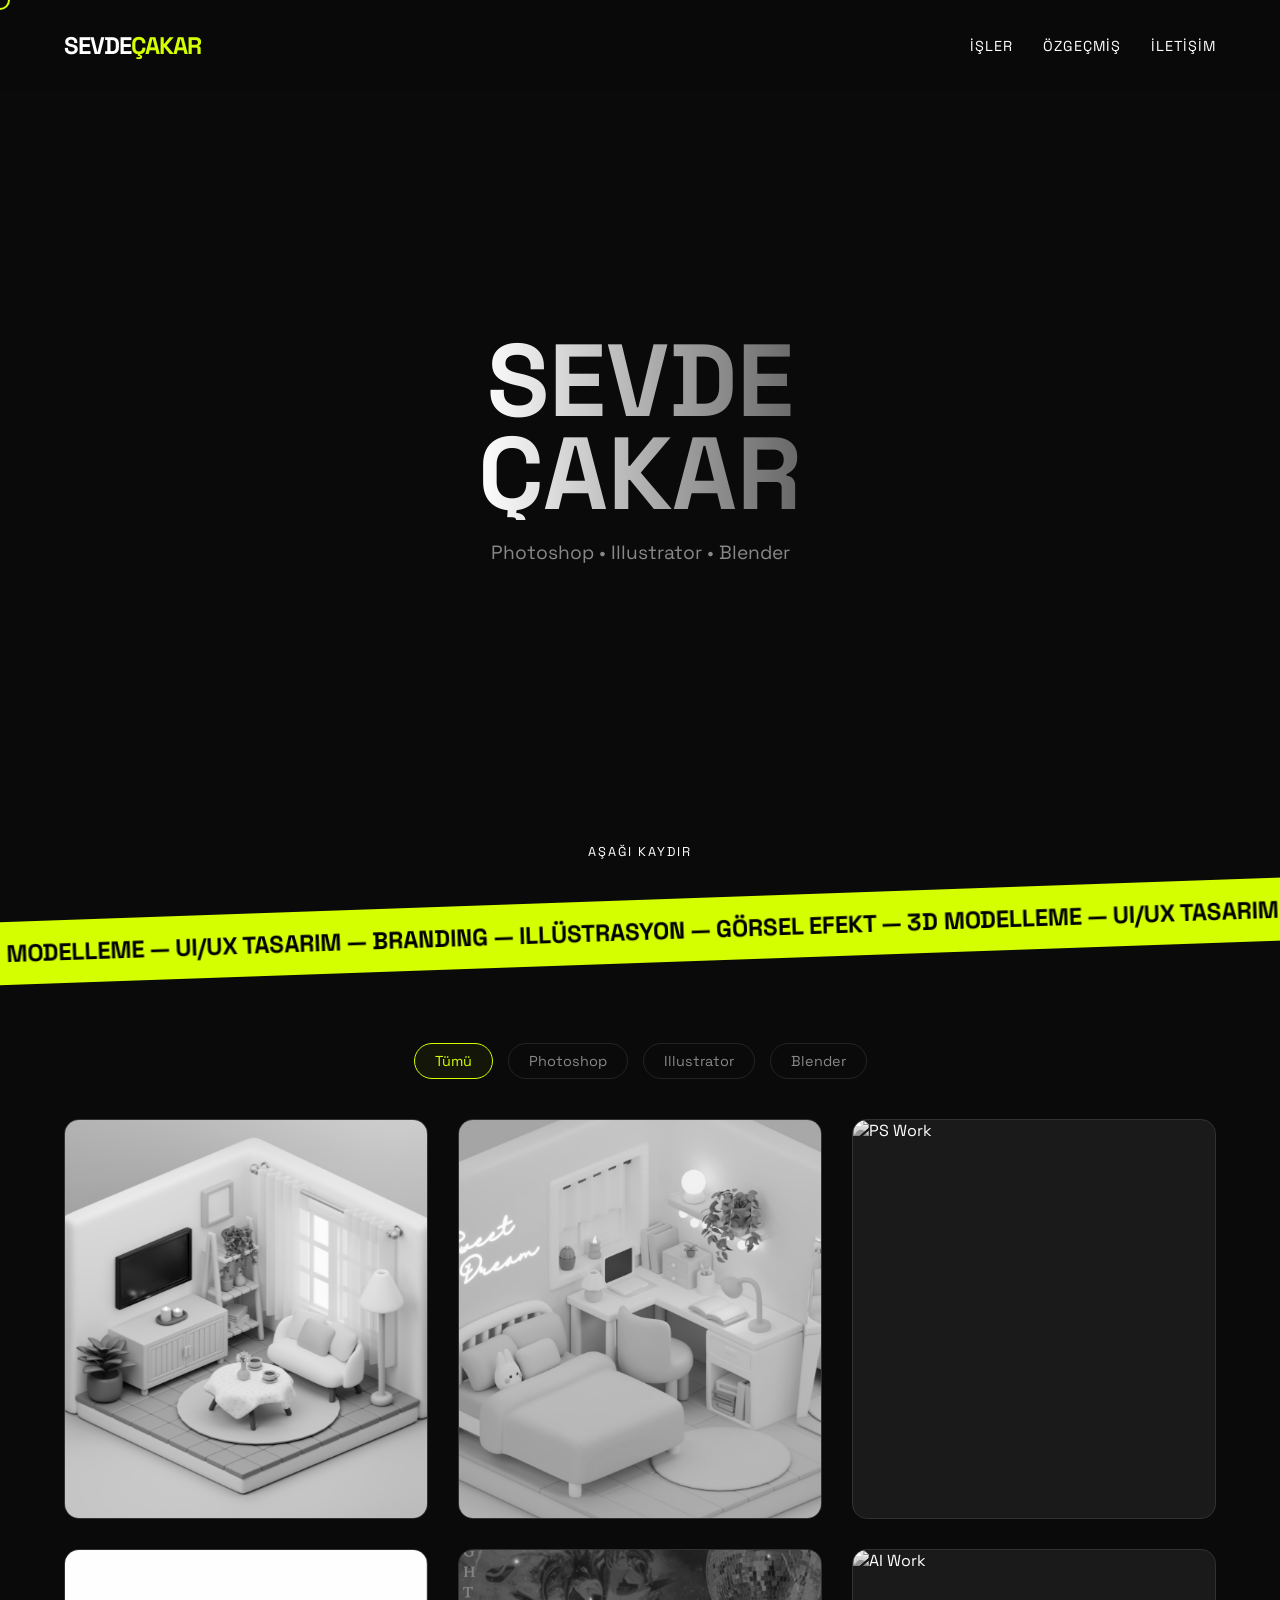
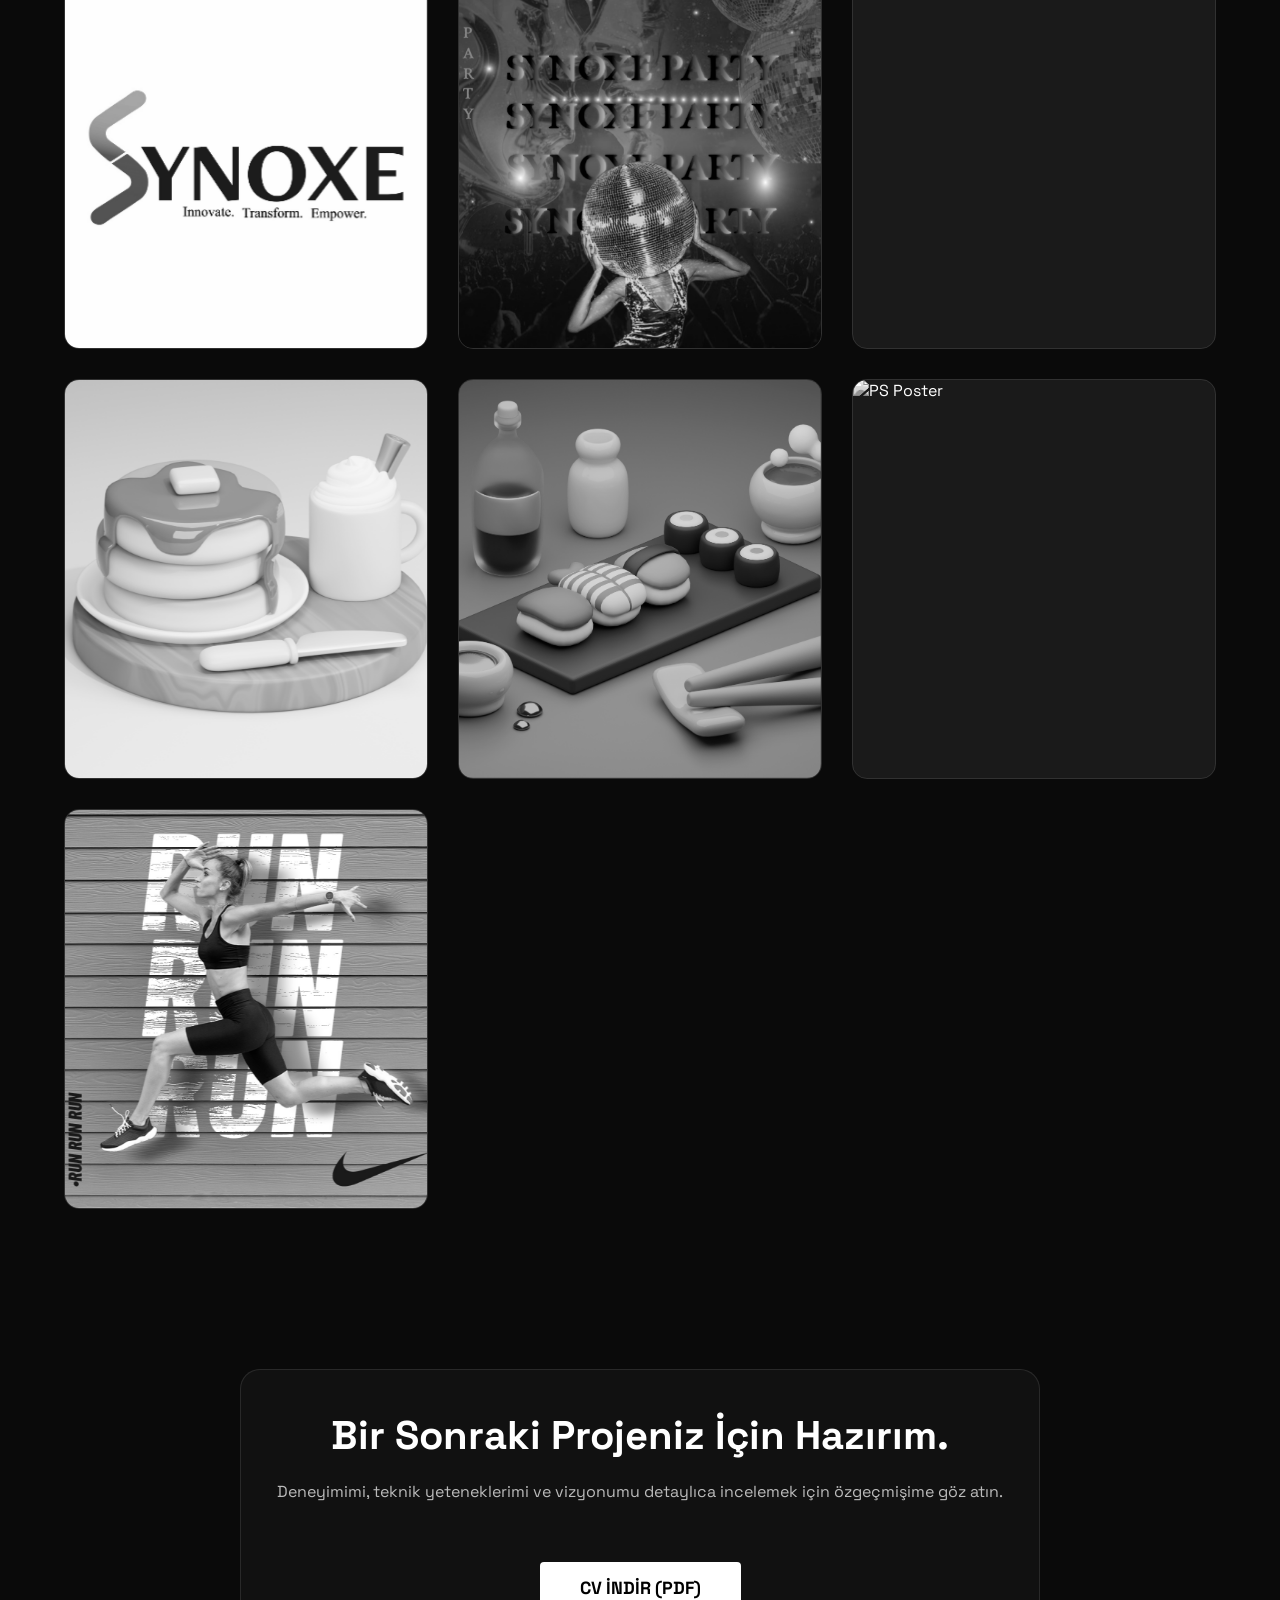
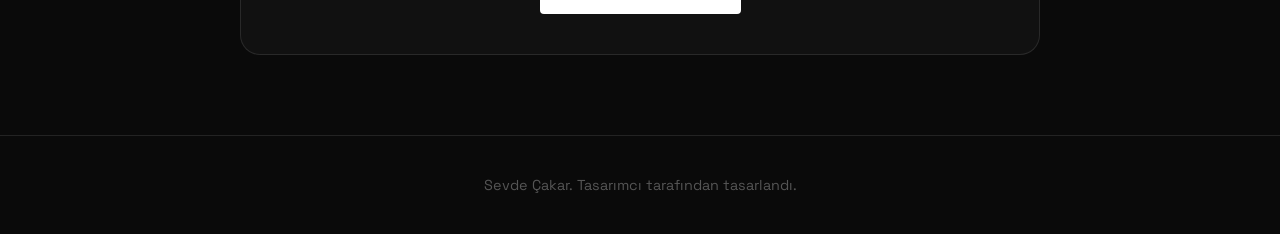
==== commit d3148c7d: "responsive" ====
--- a/index.html
+++ b/index.html
@@ -2,8 +2,8 @@
 <html lang="tr">
 <head>
     <meta charset="UTF-8">
-    <meta name="viewport" content="width=device-width, initial-scale=1.0">
-    <title>Yaratıcı Portfolyo | Tasarım & 3D</title>
+    <meta name="viewport" content="width=device-width, initial-scale=1.0, maximum-scale=1.0, user-scalable=no">
+    <title>Sevde Çakar | Portfolio</title>
     <link rel="preconnect" href="https://fonts.googleapis.com">
     <link href="https://fonts.googleapis.com/css2?family=Space+Grotesk:wght@300;500;700&display=swap" rel="stylesheet">
     <style>
@@ -22,7 +22,13 @@
             margin: 0;
             padding: 0;
             box-sizing: border-box;
-            cursor: none;
+            /* Mobilde özel imleci iptal et, standart dokunma kalsın */
+            cursor: auto; 
+        }
+
+        /* Sadece PC'de özel imleç için */
+        @media (pointer: fine) {
+            * { cursor: none; }
         }
 
         body {
@@ -30,9 +36,9 @@
             color: var(--text);
             font-family: 'Space Grotesk', sans-serif;
             overflow-x: hidden;
-            /* Font yumuşatma ve performans */
             -webkit-font-smoothing: antialiased;
             -moz-osx-font-smoothing: grayscale;
+            -webkit-tap-highlight-color: transparent; /* Mobilde tıklama mavisini kaldır */
         }
 
         a { text-decoration: none; color: inherit; }
@@ -48,22 +54,23 @@
             z-index: 20000;
             top: 0;
             left: 0;
-            /* Merkezi ayarlamak için margin kullanıyoruz, transform'u JS yönetecek */
             margin-top: -10px;
             margin-left: -10px;
-            
-            /* Animasyonlar */
             transition: width 0.2s, height 0.2s, background-color 0.2s, border-color 0.2s;
-            
-            /* PERFORMANS AYARLARI */
-            will-change: transform; /* Tarayıcıya bu değişecek diye haber ver */
-            transform: translateZ(0); /* GPU'yu tetikle */
+            will-change: transform;
+            transform: translateZ(0);
+            display: none; /* Varsayılan gizli (mobil için) */
+        }
+
+        /* Sadece Mouse olan cihazlarda göster */
+        @media (pointer: fine) {
+            .cursor { display: block; }
         }
 
         .cursor.active {
             width: 50px;
             height: 50px;
-            margin-top: -25px; /* Boyut değişince merkezi koru */
+            margin-top: -25px;
             margin-left: -25px;
             background-color: rgba(212, 255, 0, 0.2);
             border-color: transparent;
@@ -79,15 +86,21 @@
             width: 100%;
             top: 0;
             z-index: 100;
-            background: rgba(10, 10, 10, 0.9); /* Biraz daha opak */
+            background: rgba(10, 10, 10, 0.95);
+            backdrop-filter: blur(5px);
             will-change: transform;
+            transition: 0.3s;
         }
 
         .logo { font-size: 1.5rem; font-weight: 700; letter-spacing: -1px; }
         .logo span { color: var(--accent); }
 
+        .nav-links {
+            display: flex;
+            gap: 30px;
+        }
+
         .nav-links a {
-            margin-left: 30px;
             font-size: 0.9rem;
             text-transform: uppercase;
             letter-spacing: 1px;
@@ -109,13 +122,15 @@
         /* --- HERO BÖLÜMÜ --- */
         .hero {
             height: 100vh;
+            /* Mobilde adres çubuğu sorununu çözer */
+            height: 100dvh; 
             display: flex;
             flex-direction: column;
             justify-content: center;
             align-items: center;
             text-align: center;
             position: relative;
-            transform: translateZ(0); /* Render katmanı oluştur */
+            padding: 0 20px;
         }
 
         .hero h1 {
@@ -126,7 +141,6 @@
             -webkit-background-clip: text;
             -webkit-text-fill-color: transparent;
             margin-bottom: 20px;
-            /* Animasyon tek seferlik olduğu için kasmayı etkilemez */
             animation: textReveal 1s ease-out;
         }
 
@@ -152,10 +166,10 @@
             padding: 15px 0;
             overflow: hidden;
             white-space: nowrap;
-            transform: rotate(-2deg) translateZ(0); /* GPU */
+            transform: rotate(-2deg) translateZ(0);
             width: 105%;
             margin-left: -2.5%;
-            border: 1px solid transparent; /* Anti-aliasing fix */
+            border: 1px solid transparent;
         }
 
         .marquee-content {
@@ -164,29 +178,31 @@
             font-weight: 700;
             font-size: 1.5rem;
             text-transform: uppercase;
-            will-change: transform; /* Önemli: Kayan yazının kasmasını engeller */
+            will-change: transform;
         }
 
         /* --- PORTFOLYO GRID --- */
         .portfolio {
-            padding: 100px 5%;
+            padding: 80px 5%;
         }
 
         .filters {
             display: flex;
             justify-content: center;
-            gap: 20px;
-            margin-bottom: 60px;
+            gap: 15px;
+            margin-bottom: 40px;
+            flex-wrap: wrap; /* Mobilde butonlar alt satıra geçsin */
         }
 
         .filter-btn {
             background: transparent;
             border: 1px solid var(--border);
             color: #888;
-            padding: 10px 25px;
+            padding: 8px 20px;
             border-radius: 30px;
             transition: 0.3s;
             font-family: inherit;
+            font-size: 0.9rem;
         }
 
         .filter-btn.active, .filter-btn:hover {
@@ -197,8 +213,9 @@
 
         .grid {
             display: grid;
+            /* Mobilde tek sütun, PC'de otomatik */
             grid-template-columns: repeat(auto-fill, minmax(350px, 1fr));
-            gap: 40px;
+            gap: 30px;
         }
 
         .card {
@@ -206,7 +223,6 @@
             border-radius: 15px;
             position: relative;
             height: 400px;
-            /* 3D derinliğini kaldırdık, performansı artırır */
         }
 
         .card-inner {
@@ -217,13 +233,18 @@
             overflow: hidden;
             border: 1px solid var(--border);
             transition: transform 0.3s ease, border-color 0.3s ease;
-            will-change: transform; /* Hover performansını artırır */
+            will-change: transform;
             transform: translateZ(0);
         }
 
-        .card:hover .card-inner {
-            transform: translateY(-5px);
-            border-color: var(--accent);
+        /* PC Hover Efekti */
+        @media (hover: hover) {
+            .card:hover .card-inner {
+                transform: translateY(-5px);
+                border-color: var(--accent);
+            }
+            .card:hover .card-img { filter: grayscale(0%); transform: scale(1.05); }
+            .card:hover .card-content { transform: translateY(0); opacity: 1; }
         }
 
         .card-img {
@@ -235,23 +256,16 @@
             will-change: transform, filter;
         }
 
-        .card:hover .card-img { filter: grayscale(0%); transform: scale(1.05); }
-
         .card-content {
             position: absolute;
             bottom: 0;
             left: 0;
             width: 100%;
             padding: 30px;
-            background: linear-gradient(to top, rgba(0,0,0,0.9), transparent);
+            background: linear-gradient(to top, rgba(0,0,0,0.95), transparent);
             transform: translateY(20px);
             opacity: 0;
             transition: 0.3s ease;
-        }
-
-        .card:hover .card-content {
-            transform: translateY(0);
-            opacity: 1;
         }
 
         .tag {
@@ -282,16 +296,14 @@
             align-items: center;
             opacity: 0;
             transition: opacity 0.3s ease;
-        }
-
-        .modal.show {
-            display: flex;
-            opacity: 1;
-        }
+            padding: 20px;
+        }
+
+        .modal.show { display: flex; opacity: 1; }
 
         .modal-content {
-            max-width: 90%;
-            max-height: 85vh;
+            max-width: 100%;
+            max-height: 80vh;
             border-radius: 8px;
             box-shadow: 0 0 30px rgba(212, 255, 0, 0.1);
             object-fit: contain;
@@ -303,22 +315,19 @@
 
         .close-modal {
             position: absolute;
-            top: 25px;
-            right: 40px;
+            top: 20px;
+            right: 20px;
             color: #f1f1f1;
-            font-size: 50px;
+            font-size: 40px;
             font-weight: 300;
-            transition: 0.2s;
             z-index: 10001;
             line-height: 1;
-            cursor: none; /* Mouse ile tıklanacak ama imleç görünmesin */
-        }
-
-        .close-modal:hover { color: var(--accent); }
+            padding: 10px; /* Dokunma alanını büyüt */
+        }
 
         /* --- CV BÖLÜMÜ --- */
         .cv-section {
-            padding: 100px 5%;
+            padding: 80px 5%;
             display: flex;
             justify-content: center;
         }
@@ -326,7 +335,7 @@
         .cv-card {
             background: #111;
             border: 1px solid var(--border);
-            padding: 60px;
+            padding: 40px 20px;
             text-align: center;
             border-radius: 20px;
             max-width: 800px;
@@ -342,11 +351,7 @@
             font-weight: 700;
             font-size: 1.1rem;
             border: none;
-        }
-        
-        .btn-glitch:hover {
-            background: var(--accent);
-            transform: translate(-2px, -2px);
+            border-radius: 4px;
         }
 
         footer {
@@ -362,13 +367,44 @@
         @keyframes bounce { 0%, 20%, 50%, 80%, 100% {transform: translateY(0);} 40% {transform: translateY(-10px);} 60% {transform: translateY(-5px);} }
         @keyframes textReveal { from { opacity: 0; transform: translateY(50px); } to { opacity: 1; transform: translateY(0); } }
 
-        /* Mobile */
+        /* --- MOBİL ÖZEL AYARLAR (Responsive) --- */
         @media (max-width: 768px) {
-            .hero h1 { font-size: 15vw; }
-            .grid { grid-template-columns: 1fr; }
-            .cursor { display: none !important; } /* Mobilde tamamen kapat */
-            * { cursor: auto !important; }
-            .close-modal { top: 15px; right: 20px; font-size: 40px; }
+            /* Header Düzeni */
+            nav {
+                flex-direction: column; /* Alt alta sırala */
+                padding: 15px;
+                gap: 15px;
+                background: rgba(10, 10, 10, 0.98);
+            }
+            .nav-links { gap: 20px; }
+            .nav-links a { font-size: 0.85rem; }
+
+            /* Hero Fontları */
+            .hero h1 { font-size: 14vw; margin-top: 20px; }
+            .hero p { font-size: 1rem; padding: 0 10px; }
+
+            /* Grid Sistemi - Tek Sütun */
+            .grid { 
+                grid-template-columns: 1fr; /* Tam genişlik */
+                gap: 20px;
+            }
+            
+            .card { height: 350px; } /* Mobilde kart boyunu biraz kıs */
+
+            /* Mobilde Hover Yerine Her Zaman Görünür Yap (Opsiyonel) */
+            /* Veya sadece resim görünsün, detay tıklayınca */
+            .card-img { filter: grayscale(0%); } /* Siyah beyazı kaldır */
+            .card-content { 
+                opacity: 1; 
+                transform: translateY(0); 
+                background: linear-gradient(to top, rgba(0,0,0,0.9), transparent);
+            }
+
+            /* Marquee daha yavaş */
+            .marquee-content { animation-duration: 30s; font-size: 1.2rem; }
+            
+            /* Modal Kapatma Butonu */
+            .close-modal { top: 15px; right: 15px; font-size: 35px; }
         }
     </style>
 </head>
@@ -377,11 +413,11 @@
     <div class="cursor"></div>
 
     <nav>
-        <div class="logo hover-target">SEVDE<span>ÇAKAR</span></div>
+        <div class="logo">SEVDE<span>ÇAKAR</span></div>
         <div class="nav-links">
-            <a href="#work" class="hover-target">İşler</a>
-            <a href="#cv" class="hover-target">Özgeçmiş</a>
-            <a href="mailto:email@site.com" class="hover-target">İletişim</a>
+            <a href="#work">İşler</a>
+            <a href="#cv">Özgeçmiş</a>
+            <a href="mailto:sevdecakar06@gmail.com">İletişim</a>
         </div>
     </nav>
 
@@ -399,14 +435,14 @@
 
     <section id="work" class="portfolio">
         <div class="filters">
-            <button class="filter-btn active hover-target" onclick="filterSelection('all')">Tümü</button>
-            <button class="filter-btn hover-target" onclick="filterSelection('ps')">Photoshop</button>
-            <button class="filter-btn hover-target" onclick="filterSelection('ai')">Illustrator</button>
-            <button class="filter-btn hover-target" onclick="filterSelection('blender')">Blender</button>
+            <button class="filter-btn active" onclick="filterSelection('all')">Tümü</button>
+            <button class="filter-btn" onclick="filterSelection('ps')">Photoshop</button>
+            <button class="filter-btn" onclick="filterSelection('ai')">Illustrator</button>
+            <button class="filter-btn" onclick="filterSelection('blender')">Blender</button>
         </div>
 
         <div class="grid">
-            <div class="card blender hover-target">
+            <div class="card blender">
                 <div class="card-inner">
                     <img src="living-blender.png" class="card-img" alt="3D Work">
                     <div class="card-content">
@@ -415,7 +451,7 @@
                     </div>
                 </div>
             </div>
-            <div class="card blender hover-target">
+            <div class="card blender">
                 <div class="card-inner">
                     <img src="room-blender.jpg" class="card-img" alt="3D Work">
                     <div class="card-content">
@@ -425,7 +461,7 @@
                 </div>
             </div>
 
-            <div class="card ps hover-target">
+            <div class="card ps">
                 <div class="card-inner">
                     <img src="avengers-photoshop.jpg" class="card-img" alt="PS Work">
                     <div class="card-content">
@@ -435,7 +471,7 @@
                 </div>
             </div>
 
-            <div class="card ai hover-target">
+            <div class="card ai">
                 <div class="card-inner">
                     <img src="logo.jpg" class="card-img" alt="AI Work">
                     <div class="card-content">
@@ -444,7 +480,7 @@
                     </div>
                 </div>
             </div>
-            <div class="card ai hover-target">
+            <div class="card ai">
                 <div class="card-inner">
                     <img src="party-illu.png" class="card-img" alt="AI Work">
                     <div class="card-content">
@@ -453,7 +489,7 @@
                     </div>
                 </div>
             </div>
-            <div class="card ai hover-target">
+            <div class="card ai">
                 <div class="card-inner">
                     <img src="energy-illu.png" class="card-img" alt="AI Work">
                     <div class="card-content">
@@ -463,7 +499,7 @@
                 </div>
             </div>
 
-            <div class="card blender hover-target">
+            <div class="card blender">
                 <div class="card-inner">
                     <img src="pancake-blender.png" class="card-img" alt="3D Char">
                     <div class="card-content">
@@ -472,7 +508,7 @@
                     </div>
                 </div>
             </div>
-            <div class="card blender hover-target">
+            <div class="card blender">
                 <div class="card-inner">
                     <img src="sushi-blender.png" class="card-img" alt="3D Char">
                     <div class="card-content">
@@ -481,7 +517,7 @@
                     </div>
                 </div>
             </div>
-             <div class="card ps hover-target">
+             <div class="card ps">
                 <div class="card-inner">
                     <img src="inception-photoshop.jpg" class="card-img" alt="PS Poster">
                     <div class="card-content">
@@ -490,7 +526,7 @@
                     </div>
                 </div>
             </div>
-            <div class="card ps hover-target">
+            <div class="card ps">
                 <div class="card-inner">
                     <img src="Sosyalmedya-photoshop.jpg" class="card-img" alt="PS Poster">
                     <div class="card-content">
@@ -507,7 +543,7 @@
             <div class="cv-content">
                 <h2 style="font-size: 2.5rem; margin-bottom: 20px;">Bir Sonraki Projeniz İçin Hazırım.</h2>
                 <p style="color: #bbb; margin-bottom: 30px;">Deneyimimi, teknik yeteneklerimi ve vizyonumu detaylıca incelemek için özgeçmişime göz atın.</p>
-                <a href="cv.pdf" target="_blank" class="btn-glitch hover-target">CV İNDİR (PDF)</a>
+                <a href="cv.pdf" target="_blank" class="btn-glitch">CV İNDİR (PDF)</a>
             </div>
         </div>
     </section>
@@ -517,48 +553,42 @@
     </footer>
 
     <div id="image-modal" class="modal">
-        <span class="close-modal hover-target">&times;</span>
+        <span class="close-modal">&times;</span>
         <img class="modal-content" id="modal-img">
     </div>
 
     <script>
-        // --- GPU HIZLANDIRMALI PERFORMANSLI CURSOR ---
+        // --- CURSOR MANTIĞI (SADECE PC İÇİN) ---
         const cursor = document.querySelector('.cursor');
-        const targets = document.querySelectorAll('.hover-target');
         
-        // Mouse koordinatlarını değişkenlerde tutalım
-        let mouseX = 0;
-        let mouseY = 0;
-        let isMoving = false;
-
-        // Event listener sadece değişkenleri günceller (Çok hızlıdır)
-        document.addEventListener('mousemove', (e) => {
-            mouseX = e.clientX;
-            mouseY = e.clientY;
-            
-            // Döngü çalışmıyorsa başlat
-            if (!isMoving) {
-                isMoving = true;
+        // Sadece pointer cihazlarda (mouse) çalıştır
+        if (window.matchMedia("(pointer: fine)").matches) {
+            let mouseX = 0, mouseY = 0, isMoving = false;
+
+            document.addEventListener('mousemove', (e) => {
+                mouseX = e.clientX;
+                mouseY = e.clientY;
+                if (!isMoving) {
+                    isMoving = true;
+                    requestAnimationFrame(animateCursor);
+                }
+            });
+
+            function animateCursor() {
+                cursor.style.transform = `translate3d(${mouseX}px, ${mouseY}px, 0)`;
                 requestAnimationFrame(animateCursor);
             }
-        });
-
-        // Animasyon döngüsü (Ekran hızına senkronize - Lag Yapmaz)
-        function animateCursor() {
-            // Translate3D GPU kullanımını zorlar
-            cursor.style.transform = `translate3d(${mouseX}px, ${mouseY}px, 0)`;
-            
-            // Bir sonraki kare için tekrar çağır
-            requestAnimationFrame(animateCursor);
-        }
-
-        // Hover efektleri (Sınıf ekleyip çıkarmak hafiftir)
-        targets.forEach(target => {
-            target.addEventListener('mouseenter', () => cursor.classList.add('active'));
-            target.addEventListener('mouseleave', () => cursor.classList.remove('active'));
-        });
-
-        // --- OPTİMİZE EDİLMİŞ FİLTRELEME ---
+
+            // Hover Efektleri (JS tarafı)
+            // 'hover-target' sınıfını kaldırdık, genel elemanlara bakıyoruz
+            const interactiveElements = document.querySelectorAll('a, button, .card, .close-modal');
+            interactiveElements.forEach(el => {
+                el.addEventListener('mouseenter', () => cursor.classList.add('active'));
+                el.addEventListener('mouseleave', () => cursor.classList.remove('active'));
+            });
+        }
+
+        // --- FİLTRELEME ---
         function filterSelection(category) {
             const cards = document.querySelectorAll('.card');
             const btns = document.querySelectorAll('.filter-btn');
@@ -566,12 +596,10 @@
             btns.forEach(btn => btn.classList.remove('active'));
             event.target.classList.add('active');
 
-            // Toplu işlem yaparak reflow'u azalt
             requestAnimationFrame(() => {
                 cards.forEach(card => {
                     if (category === 'all' || card.classList.contains(category)) {
                         card.style.display = 'block';
-                        // Display block olduktan sonra opacity geçişi için kısa bir gecikme
                         requestAnimationFrame(() => {
                             card.style.opacity = '1';
                             card.style.transform = 'scale(1)';
@@ -580,7 +608,6 @@
                         card.style.opacity = '0';
                         card.style.transform = 'scale(0.95)';
                         setTimeout(() => {
-                            // Sadece hala gizliyse display none yap
                             if(card.style.opacity === '0') card.style.display = 'none';
                         }, 300);
                     }
@@ -598,7 +625,6 @@
             card.addEventListener('click', function() {
                 const imgSource = this.querySelector('.card-img').src;
                 modal.style.display = "flex";
-                // Reflow tetiklemek için requestAnimationFrame
                 requestAnimationFrame(() => modal.classList.add('show'));
                 modalImg.src = imgSource;
                 document.body.style.overflow = 'hidden';
@@ -617,9 +643,6 @@
         closeBtn.addEventListener('click', closeModal);
         modal.addEventListener('click', (e) => { if (e.target === modal) closeModal(); });
         document.addEventListener('keydown', (e) => { if(e.key === "Escape" && modal.classList.contains('show')) closeModal(); });
-
-        closeBtn.addEventListener('mouseenter', () => cursor.classList.add('active'));
-        closeBtn.addEventListener('mouseleave', () => cursor.classList.remove('active'));
     </script>
 </body>
 </html>
